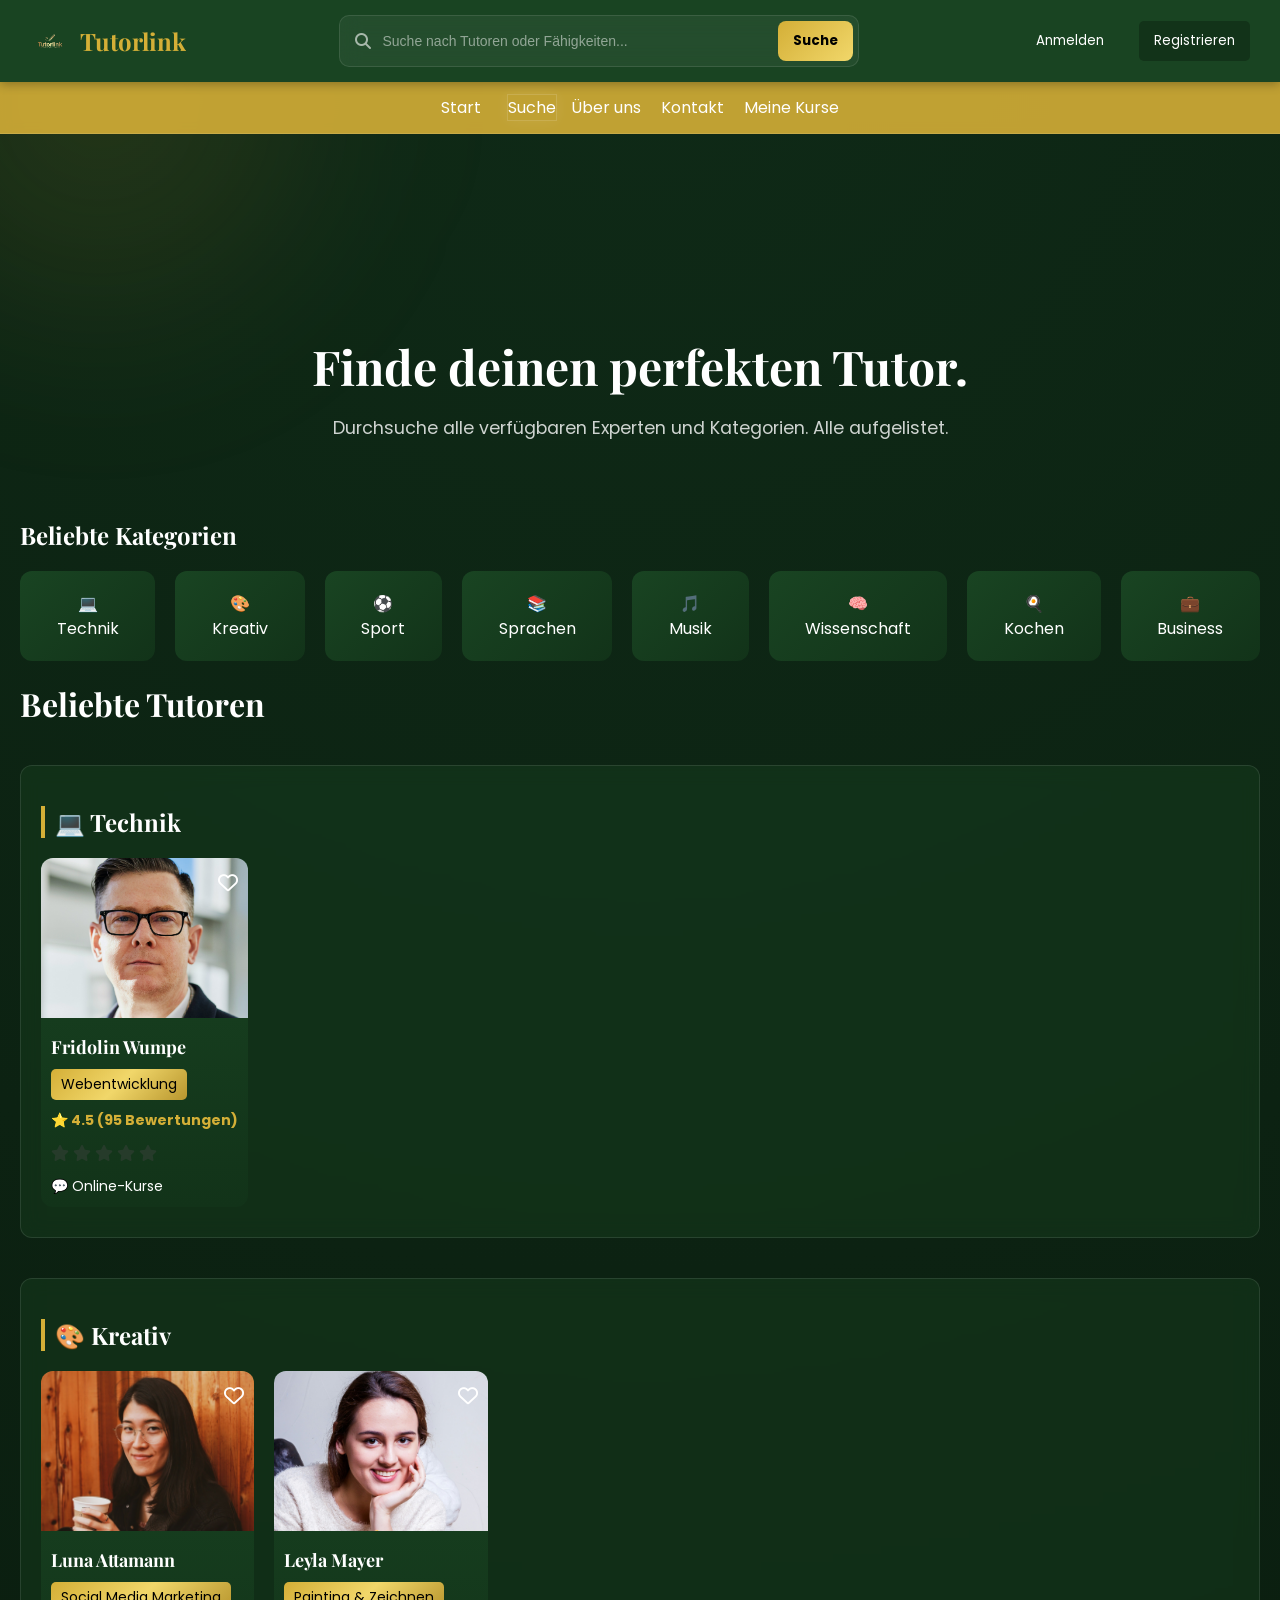
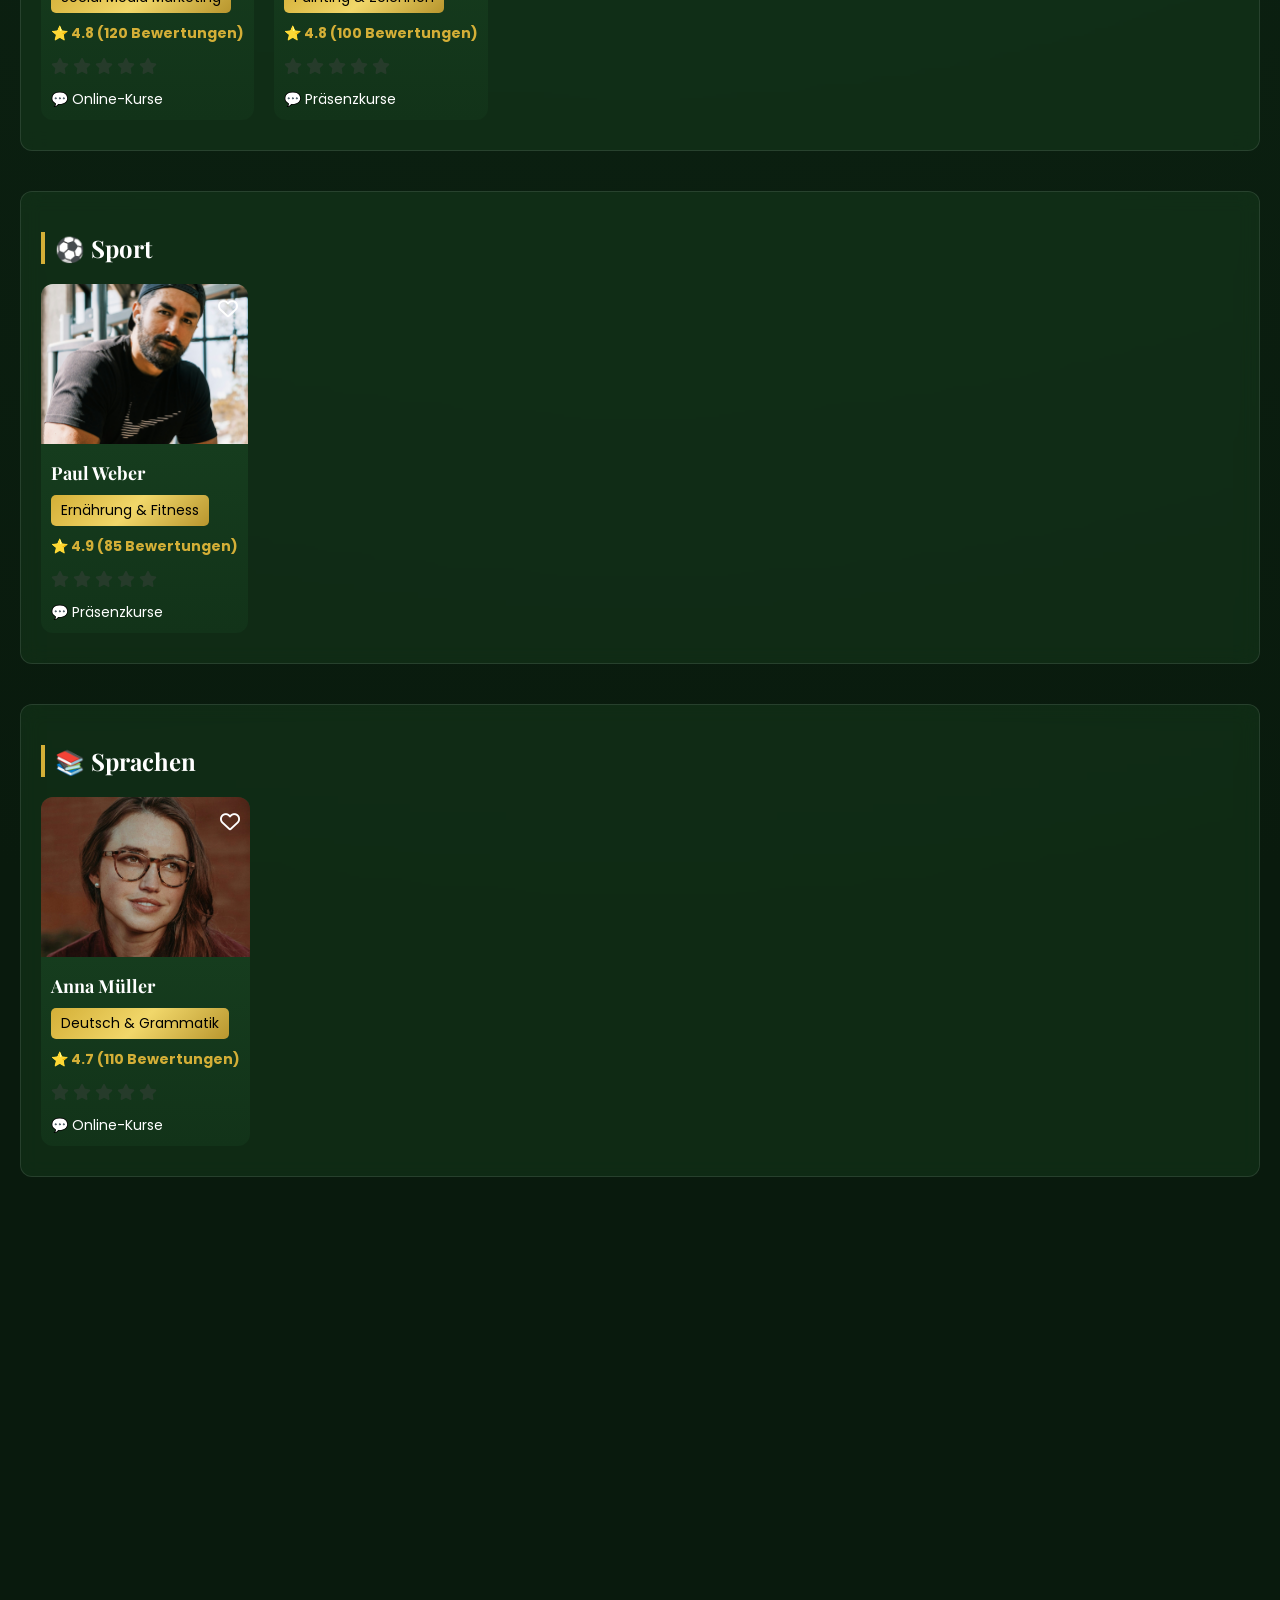
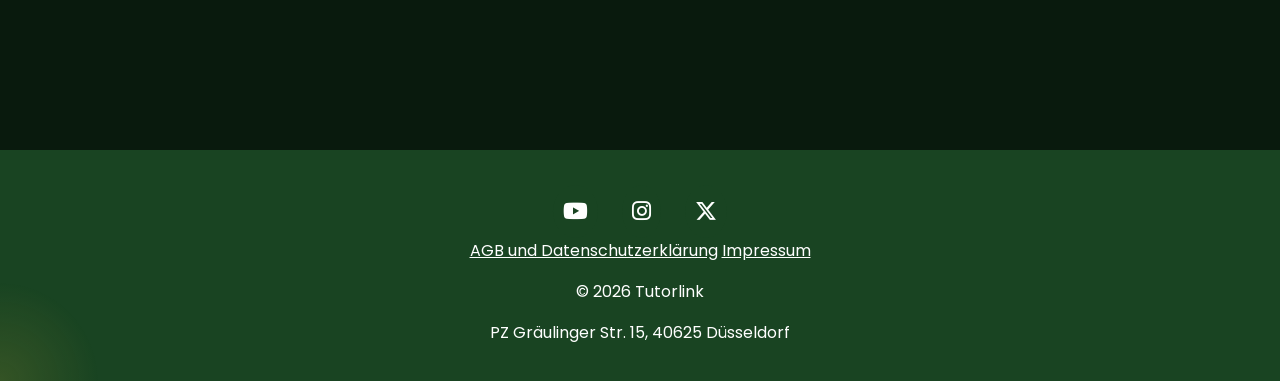
==== suche.html @ 25859886 "Update 7" ====
<!DOCTYPE html>
<html lang="de">
<head>
    <meta charset="UTF-8">
    <meta name="viewport" content="width=device-width, initial-scale=1.0">
    <link href="https://fonts.googleapis.com/css2?family=Playfair+Display&family=Poppins&display=swap" rel="stylesheet">
    <title>Tutorlink - Suche</title>
    <link rel="stylesheet" href="css/style.css">
    <link rel="icon" href="images/favicon.ico" type="image/x-icon">
    <link rel="stylesheet" href="https://cdnjs.cloudflare.com/ajax/libs/font-awesome/6.5.0/css/all.min.css">
</head>
<body>

    <div class="bottom-nav">
        
        <a href="index.html"><i class="fa-solid fa-house"></i></a>
        <a href="suche.html"><i class="fa-solid fa-magnifying-glass"></i></a>
        <a href="meine-kurse.html"><i class="fa-solid fa-book-open"></i></a>
        <a href="#" onclick="openDashboard()"><i class ="fa-solid fa-user"></i></a>
    </div>

<header class="header">
    <div class="mobile-top">
        <button class="burger" onclick="toggleMenu()">
            ☰
        </button>
    </div>
    
    <div class="logo">
        <img src="images/tutorlink_logo_transparent.png" alt="Tutorlink Logo">
        <span>Tutorlink</span>
    </div>
    
    <div class="search-bar">
        <i class ="fa-solid fa-magnifying-glass"></i>
        <input type="text" id="searchInput" placeholder="Suche nach Tutoren oder Fähigkeiten...">
        <button onclick="searchTutors()">Suche</button>
        <div class="search-suggestions" id="suggestions"></div>
    </div>

    <div class="actions" id="authArea">
        <button class="login" onclick="openLogin()">Anmelden</button>
        <button class="register" onclick="openRegister()">Registrieren</button>
    </div>
</header>

<nav id ="mobileNav">
    <button class="close-nav" onclick="toggleMenu()">✕</button>
    
    <a href="index.html">Start</a>
    <a href="suche.html">Suche</a>
    <a href="ueber-uns.html">Über uns</a>
    <a href="kontakt.html">Kontakt</a>
    <a href="meine-kurse.html">Meine Kurse</a>
</nav>

<main>

    <section class="page-hero">
        <h1>Finde deinen perfekten Tutor.</h1>

        <p>
            Durchsuche alle verfügbaren Experten und Kategorien. Alle aufgelistet.
        </p>
    </section>
    
    <section class="categories">
        <h1>Beliebte Kategorien</h1>
        
        <div class="category-list">
            <a href="#technik" class="category">💻 Technik</a>
            <a href="#kreativ" class="category">🎨 Kreativ</a>
            <a href="#sport" class="category">⚽ Sport</a>
            <a href="#sprachen" class="category">📚 Sprachen</a>
            <a href="#musik" class="category">🎵 Musik</a>
            <a href="#wissenschaft" class="category">🧠 Wissenschaft</a>
            <a href="#kochen" class="category">🍳 Kochen</a>
            <a href="#business" class="category">💼 Business</a>
        </div>
    </section>

        <h1>Beliebte Tutoren</h1>

    <section id="technik" class="tutor-section">
        <h2>💻 Technik</h2>
        <div class="card-row">
            <div class="card" onclick="openTutorPopup('fridolin')">
                <img src="images/tutor1.jpg" alt="Tutor 1">
                <h3>Fridolin Wumpe</h3>
                <p class="category-tag">Webentwicklung</p>
                <p class="rating">⭐ 4.5 (95 Bewertungen)</p>
                <div class="stars">
                    <i class="fa-solid fa-star" data-value="1"></i>
                    <i class="fa-solid fa-star" data-value="2"></i>
                    <i class="fa-solid fa-star" data-value="3"></i>
                    <i class="fa-solid fa-star" data-value="4"></i>
                    <i class="fa-solid fa-star" data-value="5"></i>
                </div>
                <p class="kursart">💬 Online-Kurse</p>
                <div class="favorite">
                    <i class="fa-regular fa-heart"></i>
                </div>
            </div>
        </div>
    </section>

    <section id="kreativ" class="tutor-section">
        <h2>🎨 Kreativ</h2>
        <div class="card-row">
            <div class="card" onclick="openTutorPopup('luna')">
                <img src="images/tutor2.jpg" alt="Tutor 2">
                <h3>Luna Attamann</h3>
                <p class="category-tag">Social Media Marketing</p>
                <p class="rating">⭐ 4.8 (120 Bewertungen)</p>
                <div class="stars">
                    <i class="fa-solid fa-star" data-value="1"></i>
                    <i class="fa-solid fa-star" data-value="2"></i>
                    <i class="fa-solid fa-star" data-value="3"></i>
                    <i class="fa-solid fa-star" data-value="4"></i>
                    <i class="fa-solid fa-star" data-value="5"></i>
                </div>
                <p class="kursart">💬 Online-Kurse</p>
                <div class="favorite">
                    <i class="fa-regular fa-heart"></i>
                </div>
            </div>

            <div class="card" onclick="openTutorPopup('leyla')">
                <img src="images/tutor6.jpg" alt="Tutor 6">
                <h3>Leyla Mayer</h3>
                <p class="category-tag">Painting & Zeichnen</p>
                <p class="rating">⭐ 4.8 (100 Bewertungen)</p>
                <div class="stars">
                    <i class="fa-solid fa-star" data-value="1"></i>
                    <i class="fa-solid fa-star" data-value="2"></i>
                    <i class="fa-solid fa-star" data-value="3"></i>
                    <i class="fa-solid fa-star" data-value="4"></i>
                    <i class="fa-solid fa-star" data-value="5"></i>
                </div>
                <p class="kursart">💬 Präsenzkurse</p>
                <div class="favorite">
                    <i class="fa-regular fa-heart"></i>
                </div>
            </div>
        </div>
    </section>

    <section id="sport" class="tutor-section">
        <h2>⚽ Sport</h2>
        <div class="card-row">
            <div class="card" onclick="openTutorPopup('paul')">
                <img src="images/tutor3.jpg" alt="Tutor 3">
                <h3>Paul Weber</h3>
                <p class="category-tag">Ernährung & Fitness</p>
                <p class="rating">⭐ 4.9 (85 Bewertungen)</p>
                <div class="stars">
                    <i class="fa-solid fa-star" data-value="1"></i>
                    <i class="fa-solid fa-star" data-value="2"></i>
                    <i class="fa-solid fa-star" data-value="3"></i>
                    <i class="fa-solid fa-star" data-value="4"></i>
                    <i class="fa-solid fa-star" data-value="5"></i>
                </div>
                <p class="kursart">💬 Präsenzkurse</p>
                <div class="favorite">
                    <i class="fa-regular fa-heart"></i>
                </div>
            </div>
        </div>
    </section>

    <section id="sprachen" class="tutor-section">
        <h2>📚 Sprachen</h2>
        <div class="card-row">
            <div class="card" onclick="openTutorPopup('anna')">
                <img src="images/tutor4.jpg" alt="Tutor 4">
                <h3>Anna Müller</h3>
                <p class="category-tag">Deutsch & Grammatik</p>
                <p class="rating">⭐ 4.7 (110 Bewertungen)</p>
                <div class="stars">
                    <i class="fa-solid fa-star" data-value="1"></i>
                    <i class="fa-solid fa-star" data-value="2"></i>
                    <i class="fa-solid fa-star" data-value="3"></i>
                    <i class="fa-solid fa-star" data-value="4"></i>
                    <i class="fa-solid fa-star" data-value="5"></i>
                </div>
                <p class="kursart">💬 Online-Kurse</p>
                <div class="favorite">
                    <i class="fa-regular fa-heart"></i>
                </div>
            </div>
        </div>
    </section>

    <section id="wissenschaft" class="tutor-section">
        <h2>🧠 Wissenschaft</h2>
        <div class="card-row">
            <div class="card" onclick="openTutorPopup('julian')">
                <img src="images/tutor5.jpg" alt="Tutor 5">
                <h3>Julian Sano</h3>
                <p class="category-tag">Mathematik Nachhilfe</p>
                <p class="rating">⭐ 4.6 (90 Bewertungen)</p>
                <div class="stars">
                    <i class="fa-solid fa-star" data-value="1"></i>
                    <i class="fa-solid fa-star" data-value="2"></i>
                    <i class="fa-solid fa-star" data-value="3"></i>
                    <i class="fa-solid fa-star" data-value="4"></i>
                    <i class="fa-solid fa-star" data-value="5"></i>
                </div>
                <p class="kursart">💬 Online-Kurse</p>
                <div class="favorite">
                    <i class="fa-regular fa-heart"></i>
                </div>
            </div>
        </div>
    </section>
</main>

<footer>
    <div class="socials">
        <a href="#"><i class="fab fa-youtube"></i></a>
        <a href="#"><i class="fab fa-instagram"></i></a>
        <a href="#"><i class="fab fa-x-twitter"></i></a>   
    </div>
    <a href="#">AGB und Datenschutzerklärung</a>
    <a href="#">Impressum</a>
    <p>© 2026 Tutorlink</p>
    <p>PZ Gräulinger Str. 15, 40625 Düsseldorf</p>
</footer>

<div class="popup" id="tutorPopup">
    <div class="popup-content">
        <span class="close" onclick="closeTutorPopup()">&times;</span>
        
        <h2 id="popup-name">Tutor Name</h2>
        <p id="popup-category">Kategorie</p>
        <p id="popup-rating">Bewertung</p>
        <p id="popup-kursart">Kursart</p>
        <p id="popup-description">Beschreibung des Tutors</p>

        <button class="btn">Jetzt buchen</button>
    </div>
</div>

<div class="popup" id="loginPopup">
    <div class="popup-content">
        <span class="close" onclick="closeLogin()">&times;</span>
        <h2>Anmelden</h2>

        <input type="text" id="loginEmail" placeholder="E-Mail">
        <input type="password" id="loginPass" placeholder="Passwort">

        <button class="btn" onclick="loginUser()">Login</button>

        <p>Noch kein Konto?</p>
        <button class="switch-btn" onclick="switchToRegister()">Registrieren</button>
    </div>
</div>

<div class="popup" id="registerPopup">
    <div class="popup-content">
        <span class="close" onclick="closeRegister()">&times;</span>
        <h2>Registrieren</h2>

        <input type="text" id="regName" placeholder="Name">
        <input type="text" id="regEmail" placeholder="E-Mail">
        <input type="password" id="regPass" placeholder="Passwort">

        <button class="btn" onclick="registerUser()">Registrieren</button>
        
        <p>Schon ein Konto?</p>
        <button class="switch-btn" onclick="switchToLogin()">Anmelden</button>
    </div>
</div>

<div class="cursor-glow"></div>

<div class="popup" id="dashboardPopup">
    <div class="popup-content dashboard-pro">

        <span class="close" onclick="closeDashboard()">&times;</span>

        <h2>Mein Dashboard</h2>

        <div class="dash-tabs">
            <button class="tab active" data-tab="profile">Profil</button>
            <button class="tab" data-tab="favorites">Favoriten</button>
            <button class="tab" data-tab="ratings">Bewertungen</button>
            <button class="tab" data-tab="bookings">Buchungen</button>
        </div>

        <div class="dash-content">

            <div class="tab-content active" id="tab-profile">
                <div class="dash-card">
                    <h3>👤 Profil</h3>
                    <p id="dashName"></p>
                    <p id="dashMail"></p>
                    <button class="btn" onclick="logoutUser()">Logout</button>
                </div>
            </div>

            <div class="tab-content" id="tab-favorites"></div>

            <div class="tab-content" id="tab-ratings"></div>

            <div class="tab-content" id="tab-bookings"></div>

        </div>
    </div>
</div>

<script src="js/script.js"></script>

</body>

</html>
---- css/style.css ----
* {
    box-sizing: border-box;
    -webkit-tap-highlight-color: transparent;
}

html {
    scroll-behavior: smooth;
}

.header {
    position: fixed;
    top: 0;
    left: 0;
    right: 0;
    z-index: 1000;
    background-color: #194422;
    box-shadow: 0 2px 10px rgba(0, 0, 0, 0.3);
    display: flex;
    align-items: center;
    justify-content: space-between;
    padding: 15px 30px;
    gap: 20px;
    flex-wrap: wrap;
}

body {
    font-family: 'Poppins', sans-serif;
    margin: 0;
    padding-top: calc(var(--header-height) + 50px);
    color: white;

    background: radial-gradient(circle at top, #0f2a17, #091a0d 70%);
    animation: fadeIn 1s ease-in;
    cursor: default;
}

body::before {
    content: "";
    position: fixed;
    width: 600px;
    height: 600px;
    background: radial-gradient(circle, rgba(212, 175, 55, 0.15), transparent 70%);
    top: -200px;
    left: -200px;
    z-index: -1;
    filter: blur(80px);
}

.cursor-glow {
    position: fixed;
    width: 200px;
    height: 200px;
    background: radial-gradient(circle, rgba(212, 175, 55, 0.15), transparent 70%);

    pointer-events: none;
    border-radius: 50%;

    transform: translate(-50%, -50%);
    z-index: 9999;

    transition: transform 0.05s linear;
}

@keyframes fadeIn {
    from {
        opacity: 0;
    }

    to {
        opacity: 1;
    }
}

.logo {
    display: flex;
    align-items: center;
    gap: 10px;

    font-family: 'Playfair Display', serif;
    font-size: 24px;
    font-weight: bold;
    color: #d4af37;
}

.logo img {
    width: 40px;
}

.search-bar {
    display: flex;
    align-items: center;
    width: 100%;
    flex: 1 1 420px;
    min-width: 250px;
    max-width: 520px;
    position: relative;

    background: rgba(255, 255, 255, 0.05);
    border-radius: 10px;
    padding: 5px;

    backdrop-filter: blur(10px);
    border: 1px solid rgba(255, 255, 255, 0.1);

    transition: 0.3s;
}

.search-bar:focus-within {
    border: 1px solid #d4af37;
    box-shadow: 0 0 15px rgba(212, 175, 55, 0.3);
}

.search-bar i {
    margin: 0 10px;
    color: rgba(255, 255, 255, 0.6);
}

.search-bar input {
    flex: 1;
    background: transparent;
    border: none;
    outline: none;
    color: white;
    font-size: 14px;
}

.search-bar input::placeholder {
    color: rgba(255, 255, 255, 0.5);
}

.search-bar button {
    background: linear-gradient(135deg, #d4af37, #f1d76a);
    color: black;
    border: none;
    padding: 10px 15px;
    border-radius: 8px;
    cursor: pointer;
    font-weight: bold;
    transition: 0.3s;
    font-family: 'Poppins', sans-serif;
}

.search-bar button:hover {
    transform: scale(1.05);
}

.search-suggestions {
    position: absolute;
    top: 110%;
    left: 0;
    right: 0;

    background: rgba(20, 40, 25, 0.96);
    backdrop-filter: blur(16px);

    border-radius: 14px;
    overflow: hidden;

    box-shadow: 0 15px 40px rgba(0, 0, 0, 0.35);

    display: block;
    visibility: hidden;
    opacity: 0;

    transform: translateY(10px);
    transition: opacity 0.22s ease, transform 0.22s ease, visibility 0.22s;

    pointer-events: none;
    z-index: 6000;
}

.search-suggestions.show {
    visibility: visible;
    opacity: 1;
    transform: translateY(0);
    pointer-events: auto;
}

.search-item {
    padding: 14px 16px;
    cursor: pointer;
    border-bottom: 1px solid rgba(255, 255, 255, 0.05);
    transition: 0.2s;
}

.search-item:hover {
    background: rgba(212, 175, 55, 0.12);
    color: #d4af37;
}

.search-item:last-child {
    border-bottom: none;
}

.actions {
    display: flex;
    gap: 10px;
    flex-shrink: 0;
}

.actions button {
    margin-left: 10px;
    padding: 10px 15px;

    border: none;
    border-radius: 5px;
    cursor: pointer;
    font-family: 'Poppins', sans-serif;
}

button:hover,
.btn:hover {
    opacity: 0.8;
}

.login {
    background-color: transparent;
    color: white;
    border: 1px solid white;
}

.register {
    background-color: #123319;
    color: white;
}

nav {
    position: fixed;
    top: var(--header-height);
    left: 0;
    right: 0;
    z-index: 999;
    background-color: rgba(212, 175, 55, 0.9);
    backdrop-filter: blur(6px);
    display: flex;
    justify-content: center;
    align-items: center;
    gap: 20px;
    flex-wrap: wrap;
    padding: 12px 0;
    border-bottom: 1px solid rgba(255, 255, 255, 0.1);
}

nav a {
    color: white;
    text-decoration: none;
    white-space: nowrap;
}

nav a:hover {
    color: #194422;
}

nav .highlight {
    background-color: #194422;
    color: white;
    font-weight: bold;
    padding: 8px 15px;
    border-radius: 5px;
}

nav .highlight:hover {
    background-color: #123319;
}

.close-nav {
    display: none;
}

main {
    padding: 20px;
}

main a {
    text-decoration: none;
}

button {
    background-color: #123319;
    color: white;
    border: none;
    padding: 10px 20px;
    cursor: pointer;
}

.auswahl {
    animation: fadeIn 1s ease 1s;
    animation-fill-mode: backwards;
}

.btn {
    display: inline-block;
    background: linear-gradient(135deg, #123319, #1f5a2c);
    color: white;
    padding: 10px 20px;
    text-decoration: none;
    border-radius: 8px;
    transition: all 0.3s ease;
    animation: pulse 2s infinite;
    font-family: 'Poppins', sans-serif;
    position: relative;
    overflow: hidden;
}

.btn::after {
    content: "";
    position: absolute;
    width: 0;
    height: 100%;
    background: rgba(255, 255, 255, 0.2);
    left: 0;
    top: 0;
    transition: 0.3s;
}

.btn:hover::after {
    width: 100%;
}

@keyframes pulse {
    0% {
        box-shadow: 0 0 0 0 rgba(212, 175, 55, 0.4);
    }

    70% {
        box-shadow: 0 0 0 10px rgba(212, 175, 55, 0);
    }

    100% {
        box-shadow: 0 0 0 0 rgba(212, 175, 55, 0);
    }
}

.btn.secondary {
    background-color: transparent;
    border: 1px solid white;
}

.btn:hover {
    transform: translateY(-3px) scale(1.03);
    box-shadow: 0 5px 15px rgba(0, 0, 0, 0.3);
}

.hero {
    text-align: center;
    padding: 60px 20px;

    background: linear-gradient(rgba(9, 26, 13, 0.85), rgba(9, 26, 13, 0.95)), url('../images/office-background.jpg');

    background-size: cover;
    background-position: center;

    border-radius: 12px;

    box-shadow: 0 0 30px rgba(0, 0, 0, 0.4);
}

.hero-slider {
    overflow: hidden;
    position: relative;
    height: 450px;
}

.slides {
    display: flex;
    transition: transform 0.8s ease-in-out;
}

.slide {
    width: 100%;
    height: 450px;
    flex-shrink: 0;

    text-align: center;
    display: flex;
    flex-direction: column;
    justify-content: center;
    align-items: center;
    padding: 80px 40px;
    background-size: cover;
    background-position: center;
    background-repeat: no-repeat;
    border-radius: 12px;
    overflow: hidden;
    box-shadow: 0 0 30px rgba(0, 0, 0, 0.4);
}

.slide:nth-child(1) {
    background: linear-gradient(rgba(9, 26, 13, 0.85), rgba(9, 26, 13, 0.95)), url('../images/hero1.jpg');
}

.slide:nth-child(1) h1 {
    color: #d4af37;
}

.slide:nth-child(2) {
    background: linear-gradient(rgba(9, 26, 13, 0.85), rgba(9, 26, 13, 0.95)), url('../images/hero2.jpg');
    text-align: left;
    align-items: flex-start;
    padding-left: 80px;
}

.slide:nth-child(3) {
    background: linear-gradient(rgba(9, 26, 13, 0.85), rgba(9, 26, 13, 0.95)), url('../images/hero3.jpg');
}

.slide:nth-child(3) h1 {
    font-size: 60px;
    letter-spacing: 2px;
}

.slider-dots {
    position: absolute;
    bottom: 15px;
    left: 50%;
    transform: translateX(-50%);
}

.dot {
    height: 10px;
    width: 10px;
    margin: 0 5px;
    background-color: rgba(255, 255, 255, 0.5);
    border-radius: 50%;
    display: inline-block;
    cursor: pointer;
    transition: background-color 0.3s;
}

.dot.active {
    background-color: #d4af37;
    transform: scale(1.2);
}

.arrow {
    position: absolute;
    top: 50%;
    transform: translateY(-50%);

    background-color: rgba(0, 0, 0, 0.5);
    color: white;
    border: none;
    padding: 10px 15px;
    cursor: pointer;
    font-size: 30px;
    border-radius: 50%;
    transition: 0.3s;
}

.arrow:hover {
    background-color: #d4af37;
    color: black;
}

.arrow.left {
    left: 20px;
}

.arrow.right {
    right: 20px;
}

.hero-content {
    position: absolute;
    bottom: 50px;
    left: 50%;
    transform: translateX(-50%);

    animation: fadeInUp 1s ease;
}

@keyframes fadeInUp {
    from {
        opacity: 0;
        transform: translate(-50%, -30px);
    }

    to {
        opacity: 1;
        transform: translate(-50%, 0);
    }
}

.hero-slider h1 {
    font-size: 50px;
    margin-bottom: 10px;

    background: linear-gradient(90deg, #d4af37, #f1d76a);
    background-clip: text;

    -webkit-text-fill-color: transparent;
    animation: slideDown 0.8s ease;
}

.hero-slider p {
    font-size: 24px;
    background: white;
    background-clip: text;
    -webkit-text-fill-color: transparent;
    animation: slideDown 0.8s ease 0.3s;
    animation-fill-mode: backwards;
}

@keyframes slideDown {
    from {
        transform: translateY(-30px);
        opacity: 0;
    }

    to {
        transform: translateY(0);
        opacity: 1;
    }
}

.hero p {
    font-size: 22px;
    margin-bottom: 30px;
    animation: fadeIn 1s ease 0.5s;
    animation-fill-mode: backwards;
}

.trust-strip {
    display: grid;
    grid-template-columns: repeat(4, 1fr);
    gap: 18px;
    margin: 30px 0 10px;
}

.trust-item {
    background: rgba(255, 255, 255, 0.05);
    border-radius: 16px;
    padding: 18px;
    text-align: center;
    backdrop-filter: blur(12px);
}

.trust-item strong {
    display: block;
    font-size: 22px;
    color: #d4af37;
}

.trust-item span {
    font-size: 14px;
    opacity: 0.8;
}

.steps-section {
    margin: 70px 0;
    text-align: center;
}

.steps-grid {
    display: grid;
    grid-template-columns: repeat(3, 1fr);
    gap: 20px;
    margin-top: 25px;
}

.step-box {
    background: rgba(25, 68, 34, 0.4);
    padding: 25px;
    border-radius: 18px;
}

.step-box span {
    width: 42px;
    height: 42px;
    display: inline-flex;
    justify-content: center;
    align-items: center;
    border-radius: 50%;
    background: #d4af37;
    color: black;
    font-weight: bold;
}

.review-grid {
    display: grid;
    grid-template-columns: repeat(3, 1fr);
    gap: 18px;
}

.review-card {
    background: rgba(255, 255, 255, 0.04);
    padding: 22px;
    border-radius: 18px;
}

.category-list {
    display: flex;
    gap: 20px;
    justify-content: center;
    margin-top: 20px;
}

.category-list a {
    color: white;
    text-decoration: none;
}

.category {
    background: linear-gradient(135deg, #194422, #123319);
    padding: 20px 25px;
    border-radius: 12px;

    text-align: center;
    cursor: pointer;

    transition: all 0.3s ease;
}

.category:hover {
    background: linear-gradient(135deg, #d4af37, #f1d76a);
    color: black;

    transform: translateY(-6px) scale(1.05);
    box-shadow: 0 0 10px rgba(212, 175, 55, 0.5);
}

.tutor-section {
    margin-top: 40px;
    padding: 20px;
    background: rgba(25, 68, 34, 0.4);
    backdrop-filter: blur(10px);
    border: 1px solid rgba(255, 255, 255, 0.1);
    border-radius: 12px;
    opacity: 0;
    transform: translateY(50px);
    transition: 0.6s;
    scroll-margin-top: calc(var(--header-height) + 80px);
}

.tutor-section h2 {
    margin-bottom: 10px;
    border-left: 4px solid #d4af37;
    padding-left: 10px;
}

.card {
    background: linear-gradient(180deg, #194422, #123319);
    border-radius: 12px;
    overflow: hidden;
    position: relative;

    transition: transform 0.3s, box-shadow 0.3s;
}

.card::before {
    content: "";
    position: absolute;
    inset: 0;
    border-radius: 12px;
    background: linear-gradient(120deg, transparent, rgba(212, 175, 55, 0.2), transparent);
    opacity: 0;
    transition: 0.3s;
    pointer-events: none;
}

.card img {
    width: 100%;
    height: 160px;
    object-fit: cover;
}

.card h3 {
    margin: 10px;
    font-size: 18px;
}

.card p {
    margin: 0 10px 10px 10px;
    font-size: 14px;
}

.card:hover {
    transform: translateY(-10px) scale(1.02);
    box-shadow: 0 20px 40px rgba(0, 0, 0, 0.5), 0 0 20px rgba(212, 175, 55, 0.3);
}

.card:hover::before {
    opacity: 1;
}

.card-row {
    display: flex;
    gap: 20px;
    overflow-x: auto;
    padding: 10px 0;
}

.card-row::-webkit-scrollbar {
    display: none;
}

.rating {
    color: #d4af37;
    font-weight: bold;
}

.stars {
    margin: 10px;
}

.stars i {
    color: #444;
    cursor: pointer;
    transition: 0.2s;
}

.stars i.active {
    color: #d4af37;
}

.stars i:hover {
    transform: scale(1.2);
}

.favorite {
    position: absolute;
    top: 10px;
    right: 10px;
    font-size: 20px;
    cursor: pointer;
}

.favorite i {
    color: white;
    transition: 0.3s;
}

.favorite i.active {
    color: red;
}

.favorite i:hover {
    transform: scale(1.2);
}

.category-tag {
    background: linear-gradient(135deg, #d4af37, #f1d76a, #b8962e);
    color: black;
    display: inline-block;
    padding: 5px 10px;
    border-radius: 5px;
    margin: 10px;
    font-size: 12px;
}

.final-cta {
    text-align: center;
    margin: 80px 0;
    padding: 50px 20px;
    border-radius: 22px;
    background: linear-gradient(135deg, #194422, #123319);
}

footer {
    text-align: center;
    padding: 20px;
    background-color: #194422;
    margin-top: 40px;
}

footer a {
    color: white;
}

.socials {
    margin-top: 15px;
}

.socials a {
    background-color: #194422;
    padding: 10px;
    border-radius: 50%;
    display: inline-block;
    color: white;
    margin: 0 10px;
    font-size: 22px;
    transition: all 0.3s;
}

.socials a:hover {
    color: #d4af37;
    transform: translateY(-3px) scale(1.2);
}

.fa-youtube:hover {
    color: #ff0000;
}

.fa-instagram:hover {
    color: #e1306c;
}

.fa-x-twitter:hover {
    color: #1da1f2;
}

.popup {
    display: none;
    position: fixed;
    top: 0;
    left: 0;
    width: 100%;
    height: 100%;

    background-color: rgba(0, 0, 0, 0.7);
    backdrop-filter: blur(5px);

    justify-content: center;
    align-items: center;
    z-index: 2000;
}

.popup-content {
    background: rgba(20, 50, 30, 0.6);
    backdrop-filter: blur(20px);
    border: 1px solid rgba(212, 175, 55, 0.2);
    padding: 30px;
    border-radius: 16px;
    width: 380px;

    box-shadow: 0 20px 50px rgba(0, 0, 0, 0.5);

    text-align: center;
    color: white;

    font-family: 'Poppins', sans-serif;

    animation: popupFade 0.4s ease;
    position: relative;
}

.bottom-nav {
    display: none;
}

.popup-content h2 {
    font-family: 'Playfair Display', serif;
    font-size: 28px;
    margin-bottom: 20px;

    background: linear-gradient(90deg, #d4af37, #f1d76a);
    background-clip: text;
    -webkit-text-fill-color: transparent;
}

.popup-content p {
    font-size: 14px;
    opacity: 0.8;
}

.popup-content input {
    width: 100%;
    padding: 12px 15px;
    margin: 10px 0;

    border-radius: 8px;
    border: 1px solid rgba(255, 255, 255, 0.2);

    background-color: rgba(255, 255, 255, 0.05);
    color: white;

    font-size: 14px;
    outline: none;

    transition: 0.3s;
}

.popup-content input::placeholder {
    color: rgba(255, 255, 255, 0.5);
}

.popup-content input:focus {
    border: 1px solid #d4af37;
    background-color: rgba(255, 255, 255, 0.1);
    box-shadow: 0 0 10px rgba(212, 175, 55, 0.3);
}

.popup-content .btn {
    width: 100%;
    margin-top: 15px;
    padding: 12px;

    font-size: 15px;
    font-weight: bold;

    border-radius: 8px;
}

.popup-content.large {
    width: 450px;
    text-align: left;
}

.popup-content.large h2 {
    text-align: center;
}

.switch-btn {
    background-color: transparent;
    border: none;
    color: #d4af37;

    margin-top: 10px;
    cursor: pointer;
    font-size: 14px;

    transition: 0.3s;
}

.switch-btn:hover {
    color: #f1d76a;
    text-decoration: underline;
}

@keyframes popupFade {
    from {
        opacity: 0;
        transform: scale(0.7) translateY(20px);
    }

    to {
        opacity: 1;
        transform: scale(1) translateY(0);
    }
}

.close {
    position: absolute;
    top: 15px;
    right: 20px;

    font-size: 22px;
    color: rgba(255, 255, 255, 0.6);
    cursor: pointer;

    transition: 0.3s;
}

.close:hover {
    color: #d4af37;
}

.card,
.category,
.tutor-section {
    opacity: 0;
    transform: translateY(30px);
    transition: all 0.6s ease;
}

.show {
    opacity: 1;
    transform: translateY(0);
}

h1,
h2,
h3 {
    font-family: 'Playfair Display', serif;
}

.mobile-top {
    display: none;
}

.burger {
    background: transparent;
    border: none;
    color: white;
    font-size: 28px;
    cursor: pointer;
}

.dash-box {
    background: rgba(255, 255, 255, 0.05);
    padding: 15px;
    border-radius: 12px;
    margin-bottom: 15px;
}

.dash-box h3 {
    margin-top: 0;
    color: #d4af37;
}

.dashboard-pro {
    width: 95%;
    max-width: 900px;
    max-height: 90vh;
    overflow: hidden;
    border-radius: 20px;
    display: flex;
    flex-direction: column;
}

.dash-tabs {
    display: flex;
    gap: 10px;
    margin-bottom: 15px;
    overflow-x: auto;
}

.tab {
    padding: 8px 14px;
    border-radius: 10px;
    background: rgba(255,255,255,0.1);
    border: none;
    cursor: pointer;
    white-space: nowrap;
}

.tab.active {
    background: white;
    color: black;
}

.dash-content {
    flex: 1;
    overflow-y: auto;
}

.tab-content {
    display: none;
}

.tab-content.active {
    display: block;
}

.dash-card {
    background: rgba(255,255,255,0.05);
    padding: 20px;
    border-radius: 15px;
}

.fav-card {
    display: flex;
    gap: 15px;
    margin-bottom: 15px;
    padding: 10px;
    border-radius: 12px;
    background: rgba(255,255,255,0.05);
    cursor: pointer;
    transition: 0.2s;
}

.fav-card:hover {
    transform: scale(1.02);
}

.fav-card img {
    width: 70px;
    height: 70px;
    object-fit: cover;
    border-radius: 10px;
}

.dash-line {
    display: flex;
    justify-content: space-between;
    padding: 8px 0;
    border-bottom: 1px solid rgba(255,255,255,0.1);
}

.empty {
    opacity: 0.6;
    text-align: center;
    margin-top: 20px;
}

.popup-content.large {
    width: 500px;
    max-width: 95%;
}

@media (max-width: 768px) {

    .mobile-top {
        display: flex;
        justify-content: flex-start;
    }

    .cursor-glow {
        display: none;
    }

    .header {
        flex-direction: column;
        align-items: stretch;
        padding: 6px 10px;
        gap: 5px;
        padding-bottom: 10px;
    }

    .logo {
        font-size: 16px;
        justify-content: center;
    }

    .logo img {
        width: 24px;
    }

    .search-bar {
        width: auto;
        max-width: none;
        min-width: unset;

        position: fixed;
        bottom: 90px;
        left: 10px;
        right: 10px;
        z-index: 4500;
        display: flex;
        align-items: center;

        background: rgba(255, 255, 255, 0.08);
        backdrop-filter: blur(18px);

        border-radius: 14px;
        box-shadow: 0 10px 30px rgba(0, 0, 0, 0.35);
        padding: 8px;
        gap: 6px;
    }

    .search-bar button {
        padding: 8px 10px;
        white-space: nowrap;
        flex-shrink: 0;
        font-size: 13px;
    }

    .search-bar input {
        flex: 1;
        min-width: 0;
        width: 100%;
        font-size: 16px;
    }

    .search-suggestions {
        top: auto;
        bottom: 110%;
        max-height: 260px;
        overflow-y: auto;
        border-radius: 16px;
        box-shadow: 0 -15px 40px rgba(0, 0, 0, 0.35);
        opacity: 0;
        transform: translateY(10px);
        transition: 0.22s;
    }

    .search-suggestions.show {
        opacity: 1;
        transform: translateY(0);
    }

    .actions {
        width: 100%;
        justify-content: center;
        flex-wrap: wrap;
    }

    .actions button {
        padding: 8px 12px;
        font-size: 13px;
    }

    nav {
        position: fixed;
        top: 0;
        left: -260px;
        width: 240px;
        height: 100vh;
        background: #123319;
        padding-top: 80px;
        display: flex;
        flex-direction: column;
        gap: 15px;
        transition: 0.35s ease;
        z-index: 3000;
    }

    .close-nav {
        position: absolute;
        top: 15px;
        right: 15px;
        background: transparent;
        border: none;
        color: white;
        font-size: 28px;
        cursor: pointer;
        padding: 5px 10px;
        transition: 0.2s ease;
        display: flex;
        z-index: 9999;
    }

    .close-nav:hover {
        color: #d4af37;
        transform: scale(1.1);
    }

    nav.open {
        left: 0;
    }

    nav a {
        padding: 12px 20px;
        font-size: 18px;
    }

    .bottom-nav {
        position: fixed;
        bottom: 12px;
        left: 12px;
        right: 12px;

        background: rgba(255, 255, 255, 0.08);
        backdrop-filter: blur(22px);

        display: flex;
        justify-content: space-around;
        padding: 14px;

        border-radius: 22px;

        box-shadow: none;
        border: 1px solid rgba(255, 255, 255, 0.08);
        z-index: 5000;
    }

    .bottom-nav a {
        color: white;
        font-size: 20px;
        width: 42px;
        height: 42px;
        display: flex;
        justify-content: center;
        align-items: center;
        border-radius: 12px;
        text-decoration: none;
        transition: 0.25s;
        position: relative;
    }

    .bottom-nav a:hover {
        background: rgba(212, 175, 55, 0.18);
        color: #d4af37;
        transform: translateY(-4px);
    }

    .bottom-nav a.active {
        color: #d4af37;
    }

    .bottom-nav a.active::after {
        content: "";
        position: absolute;
        bottom: -6px;
        left: 50%;
        transform: translateX(-50%);
        width: 6px;
        height: 6px;
        border-radius: 50%;
        background: #d4af37;
    }

    body.menu-open::after {
        content: "";
        position: fixed;
        inset: 0;
        background: rgba(0, 0, 0, 0.45);
        z-index: 2500;
        pointer-events: none;
    }

    .hero-slider {
        height: 320px;
    }

    .slide {
        height: 320px;
        padding: 30px 20px;
    }

    .hero-slider h1 {
        font-size: 24px;
        line-height: 1.2;
    }

    .hero-slider p {
        font-size: 15px;
        opacity: 0.95;
    }

    .auswahl {
        display: flex;
        gap: 10px;
        justify-content: center;
        flex-wrap: nowrap;
    }

    .auswahl .btn {
        flex: 1;
        text-align: center;
        padding: 10px 8px;
        font-size: 14px;
    }

    .category-list {
        flex-wrap: wrap;
        gap: 10px;
    }

    .tutor-section {
        scroll-margin-top: 120px;
    }

    .card-row {
        scroll-snap-type: x mandatory;
        padding-bottom: 10px;
        overflow-x: auto;
        -webkit-overflow-scrolling: touch;
    }

    .card {
        border-radius: 22px;
        overflow: hidden;
        min-width: 88%;
        scroll-snap-align: center;
    }

    .card img {
        height: 190px;
    }

    footer {
        padding-bottom: 90px;
    }

    .trust-strip,
    .steps-grid,
    .review-grid {
        grid-template-columns: 1fr;
    }

    .final-cta {
        padding: 35px 18px;
    }

    .popup-content.large {
        width: 95%;
    }
}

@media (hover: none) {

    .card:hover,
    .btn:hover,
    .category:hover {
        transform: none;
        box-shadow: none;
    }
}

@media (hover: none) and (pointer: coarse) {
    .cursor-glow {
        display: none !important;
    }

    a:hover,
    button:hover,
    .btn:hover,
    .category:hover,
    .bottom-nav a:hover,
    .socials a:hover,
    .favorite i:hover,
    .arrow:hover {
        transform: none !important;
        color: inherit !important;
        background: inherit !important;
        box-shadow: none !important;
    }

    a:active,
    button:active,
    .btn:active {
        transform: scale(0.96);
        transition: 0.15s;
    }

    a:focus,
    button:focus {
        outline: none;
    }

    .hero-slider,
    .slide,
    .arrow,
    .slider-dots,
    .dot {
        -webkit-tap-highlight-color: transparent;
        user-select: none;
        outline: none;
    }

    .hero-slider:focus,
    .slide:focus,
    .arrow:focus,
    .dot:focus {
        outline: none;
    }

    .arrow:active,
    .dot:active {
        background-color: rgba(255, 255, 255, 0.15);
    }

    .bottom-nav a:active,
    .btn:active,
    .category:active,
    .arrow:active {
        transform: scale(0.92);
    }
}

@media (max-width: 600px) {
    .dashboard-pro {
        width: 100%;
        border-radius: 0;
        height: 100vh;
    }
}

@media (max-width: 480px) {

    .hero-slider h1 {
        font-size: 22px;
    }

    .hero-slider p {
        font-size: 14px;
    }

    .btn {
        padding: 8px 15px;
        font-size: 14px;
    }
}

.page-hero {
    padding-top: calc(var(--header-height) + 60px);
    padding-bottom: 40px;
    text-align: center;
}

.page-hero h1 {
    font-size: 3rem;
    margin-bottom: 15px;
}

.page-hero p {
    opacity: 0.8;
    font-size: 1.1rem;
}

#mobileNav a {
    position: relative;
    overflow: hidden;
}

#mobileNav a.active-page {
    color: #fff;

    background: linear-gradient(135 deg, rgba(255, 255, 255, 0.15), rgba(255, 255, 255, 0.05));
    border: 1px solid rgba(255, 255, 255, 0.15);
    box-shadow: 0 0 15px rgba(255, 255, 255, 0.08);
    transform: translateX(6px);
}

#mobileNav a.active-page::before {
    content: "";
    position: absolute;
    top: 0;
    left: -120%;
    width: 80%;
    height: 100%;
    background: linear-gradient(90deg, transparent, rgba(255, 255, 255, 0.25), transparent);
    animation: shine 3s infinite;
}

@keyframes shine {
    0% {
        left: -120%;
    }

    100% {
        left: 140%;
    }
}
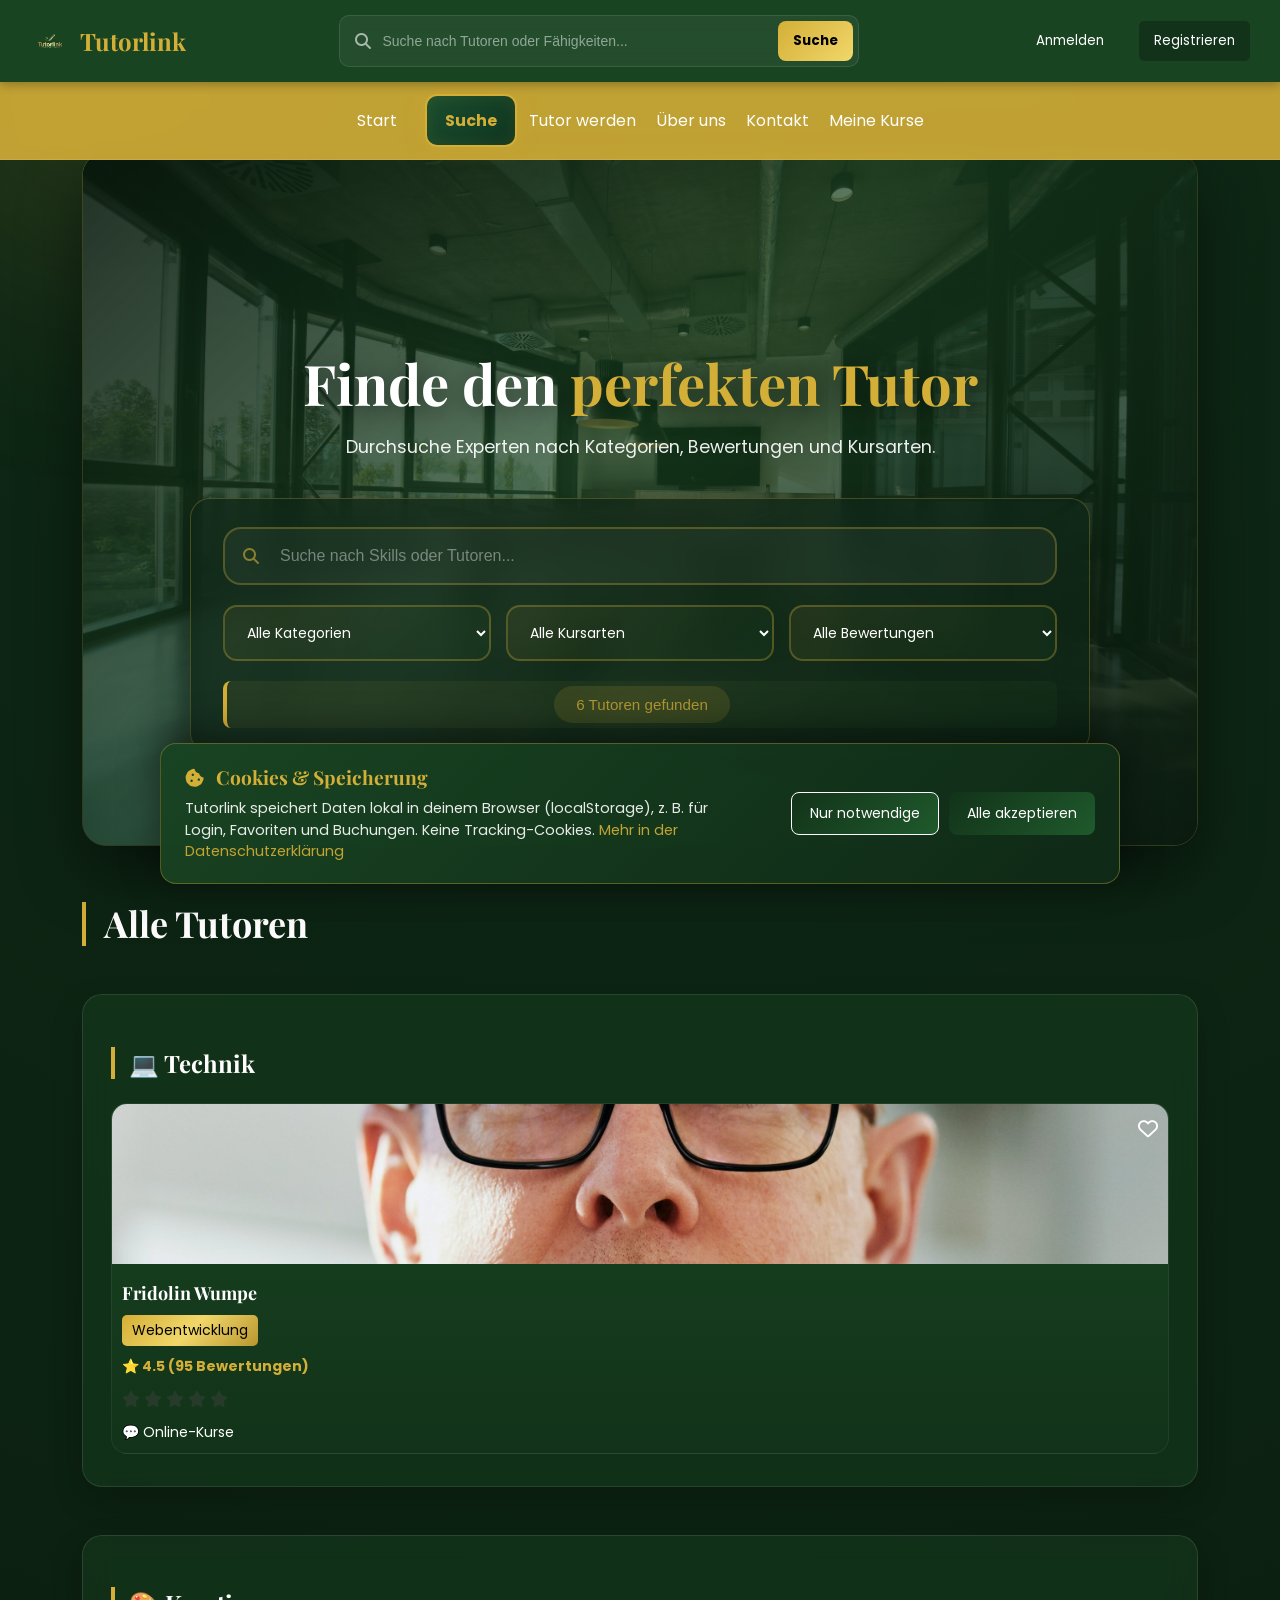
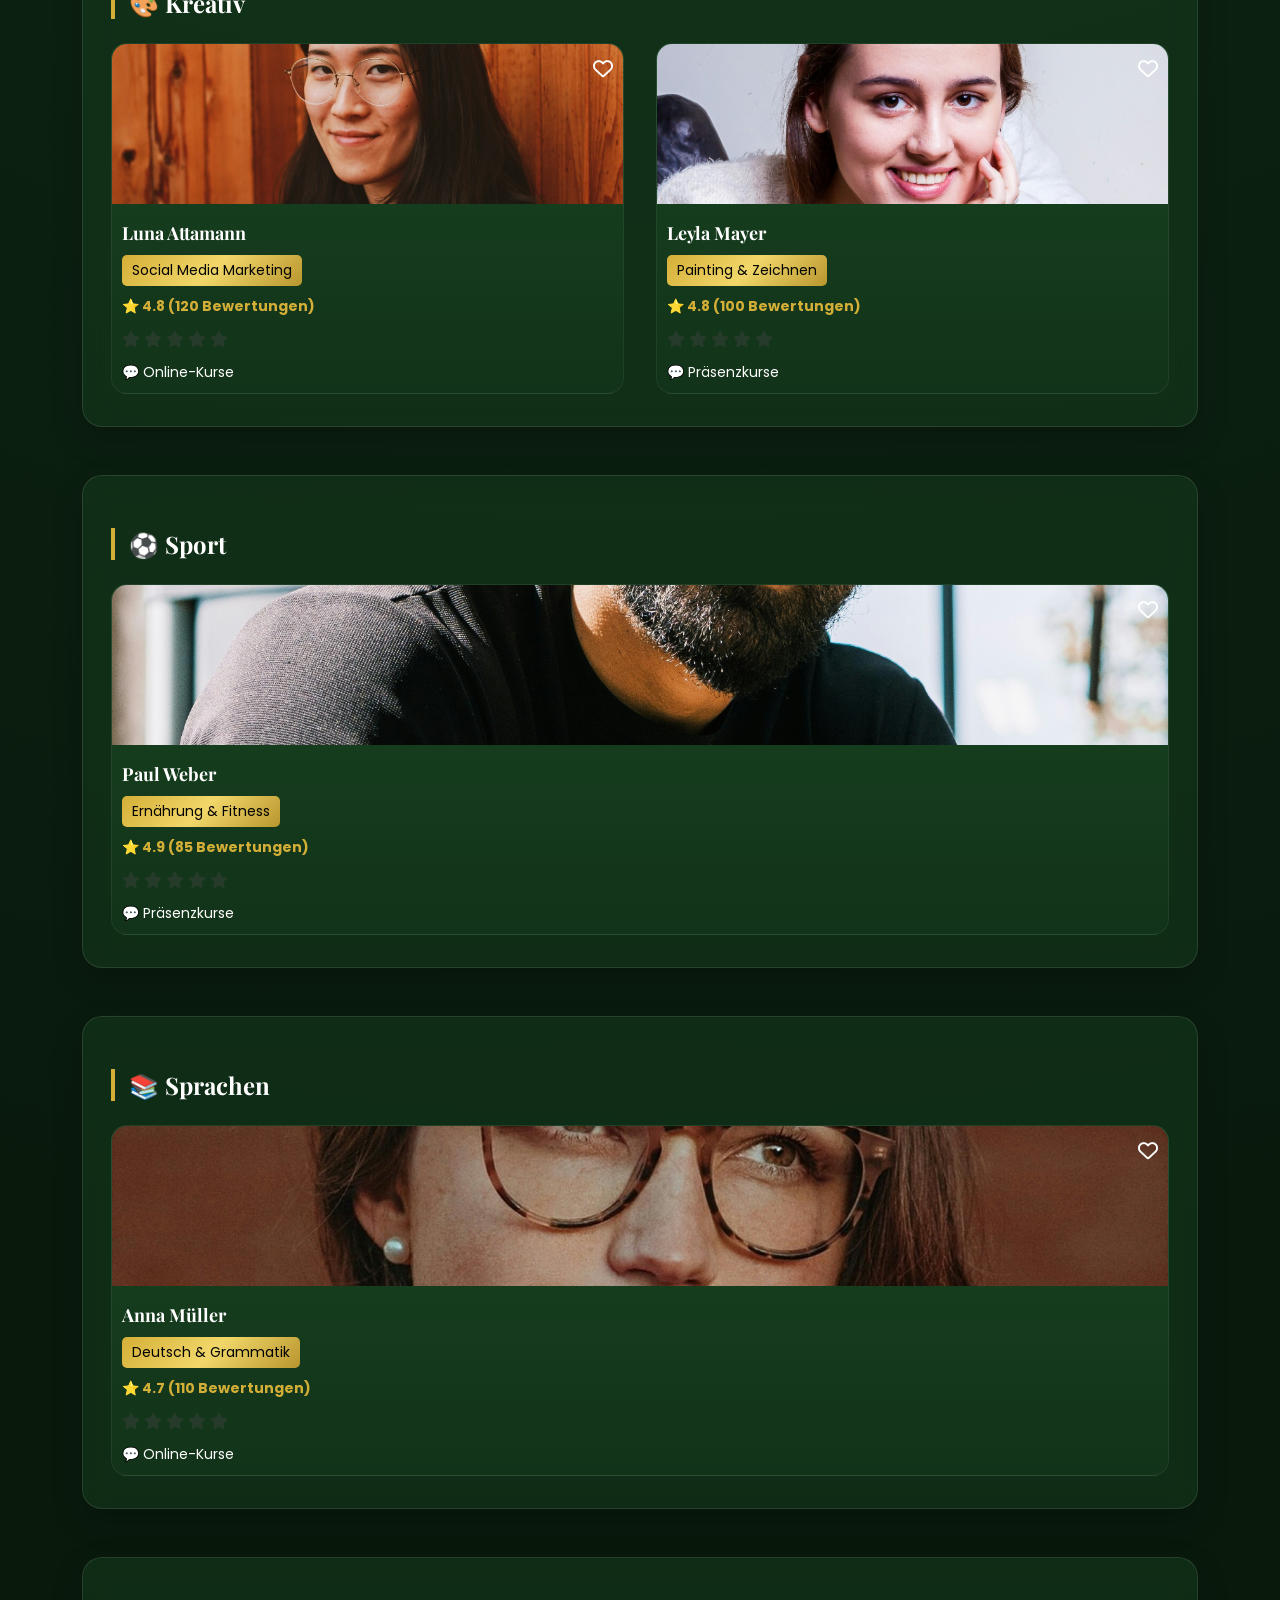
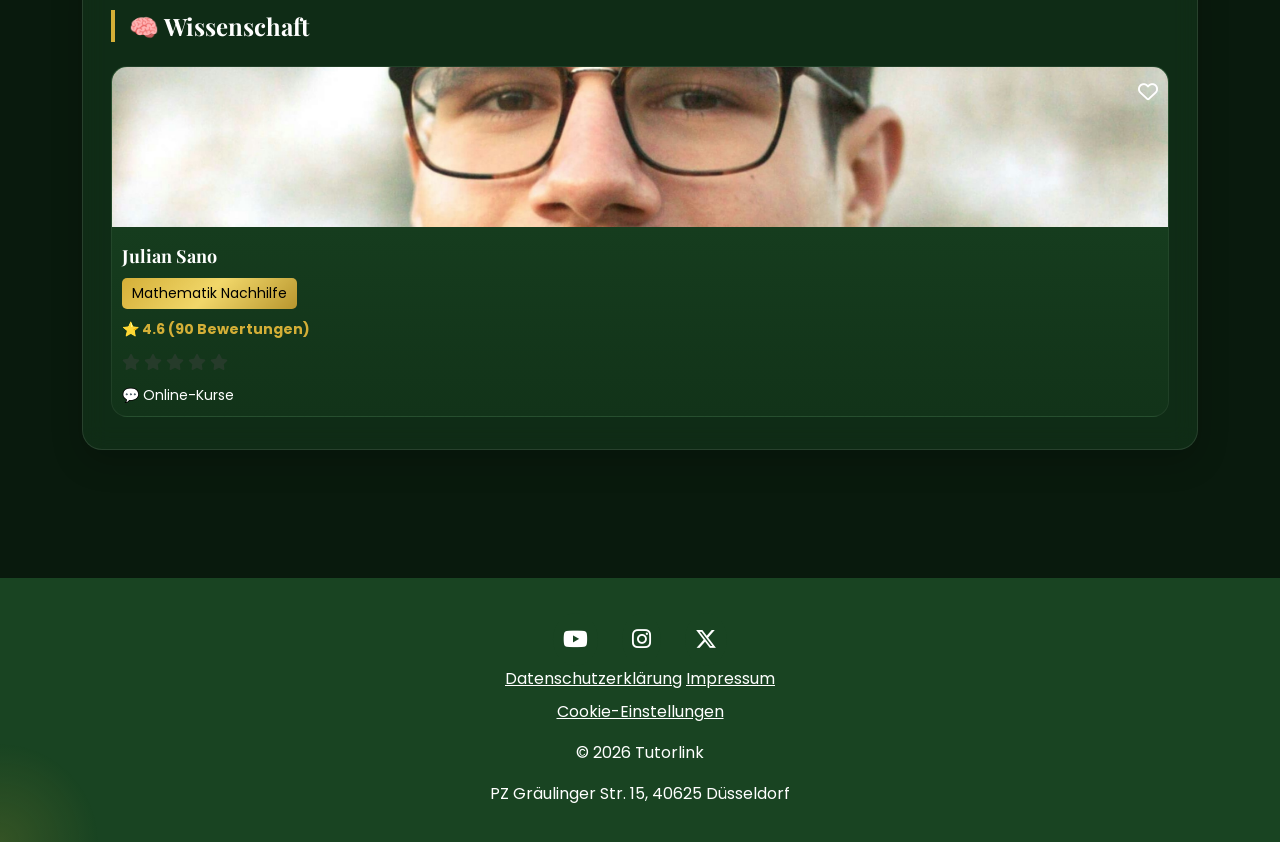
==== commit bba00c2a: "Update 8" ====
--- a/suche.html
+++ b/suche.html
@@ -1,5 +1,6 @@
 <!DOCTYPE html>
 <html lang="de">
+
 <head>
     <meta charset="UTF-8">
     <meta name="viewport" content="width=device-width, initial-scale=1.0">
@@ -9,307 +10,302 @@
     <link rel="icon" href="images/favicon.ico" type="image/x-icon">
     <link rel="stylesheet" href="https://cdnjs.cloudflare.com/ajax/libs/font-awesome/6.5.0/css/all.min.css">
 </head>
+
 <body>
 
     <div class="bottom-nav">
-        
+
         <a href="index.html"><i class="fa-solid fa-house"></i></a>
         <a href="suche.html"><i class="fa-solid fa-magnifying-glass"></i></a>
         <a href="meine-kurse.html"><i class="fa-solid fa-book-open"></i></a>
-        <a href="#" onclick="openDashboard()"><i class ="fa-solid fa-user"></i></a>
+        <a href="tutor-werden.html"><i class="fa-solid fa-user-plus"></i></a>
     </div>
 
-<header class="header">
-    <div class="mobile-top">
-        <button class="burger" onclick="toggleMenu()">
-            ☰
-        </button>
+    <header class="header">
+        <div class="mobile-top">
+            <button class="burger" onclick="toggleMenu()">
+                ☰
+            </button>
+        </div>
+
+        <div class="logo">
+            <img src="images/tutorlink_logo_transparent.png" alt="Tutorlink Logo">
+            <span>Tutorlink</span>
+        </div>
+
+        <div class="search-bar">
+            <i class="fa-solid fa-magnifying-glass"></i>
+            <input type="text" id="searchInput" placeholder="Suche nach Tutoren oder Fähigkeiten...">
+            <button onclick="searchTutors()">Suche</button>
+            <div class="search-suggestions" id="suggestions"></div>
+        </div>
+
+        <div class="actions" id="authArea">
+            <button class="login" onclick="openLogin()">Anmelden</button>
+            <button class="register" onclick="openRegister()">Registrieren</button>
+        </div>
+    </header>
+
+    <nav id="mobileNav">
+        <button class="close-nav" onclick="toggleMenu()">✕</button>
+
+        <a href="index.html">Start</a>
+        <a href="suche.html">Suche</a>
+        <a href="tutor-werden.html">Tutor werden</a>
+        <a href="ueber-uns.html">Über uns</a>
+        <a href="kontakt.html">Kontakt</a>
+        <a href="meine-kurse.html">Meine Kurse</a>
+    </nav>
+
+    <main class="page-layout suche-page">
+
+        <section class="page-hero page-hero--suche">
+            <div class="page-hero-bg" aria-hidden="true"></div>
+
+            <div class="page-hero-content">
+                <h1>Finde den <span class="highlight">perfekten Tutor</span></h1>
+                <p class="hero-lead">Durchsuche Experten nach Kategorien, Bewertungen und Kursarten.</p>
+
+                <div class="search-glass-panel search-page-box">
+                    <div class="search-input-wrap">
+                        <i class="fa-solid fa-magnifying-glass"></i>
+                        <input type="text" id="searchPageInput" placeholder="Suche nach Skills oder Tutoren...">
+                    </div>
+
+                    <div class="filter-row">
+                        <select id="categoryFilter">
+                            <option value="">Alle Kategorien</option>
+                            <option value="technik">Technik</option>
+                            <option value="kreativ">Kreativ</option>
+                            <option value="sport">Sport</option>
+                            <option value="sprachen">Sprachen</option>
+                            <option value="musik">Musik</option>
+                            <option value="wissenschaft">Wissenschaft</option>
+                            <option value="kochen">Kochen</option>
+                            <option value="business">Business</option>
+                        </select>
+
+                        <select id="kursFilter">
+                            <option value="">Alle Kursarten</option>
+                            <option value="Online">Online-Kurse</option>
+                            <option value="Präsenz">Präsenzkurse</option>
+                        </select>
+
+                        <select id="ratingFilter">
+                            <option value="">Alle Bewertungen</option>
+                            <option value="4">4+ Sterne</option>
+                            <option value="4.5">4.5+ Sterne</option>
+                        </select>
+                    </div>
+
+                    <div class="result-info">
+                        <p id="resultCount">6 Tutoren gefunden</p>
+                    </div>
+                </div>
+            </div>
+        </section>
+
+        <h2 class="section-heading">Alle Tutoren</h2>
+
+        <section id="technik" class="tutor-section">
+            <h2>💻 Technik</h2>
+            <div class="card-row">
+                <div class="card" onclick="openTutorPage('fridolin')">
+                    <img src="images/fridolin.jpg" alt="Tutor 1">
+                    <h3>Fridolin Wumpe</h3>
+                    <p class="category-tag">Webentwicklung</p>
+                    <p class="rating">⭐ 4.5 (95 Bewertungen)</p>
+                    <div class="stars">
+                        <i class="fa-solid fa-star" data-value="1"></i>
+                        <i class="fa-solid fa-star" data-value="2"></i>
+                        <i class="fa-solid fa-star" data-value="3"></i>
+                        <i class="fa-solid fa-star" data-value="4"></i>
+                        <i class="fa-solid fa-star" data-value="5"></i>
+                    </div>
+                    <p class="kursart">💬 Online-Kurse</p>
+                    <div class="favorite">
+                        <i class="fa-regular fa-heart"></i>
+                    </div>
+                </div>
+            </div>
+        </section>
+
+        <section id="kreativ" class="tutor-section">
+            <h2>🎨 Kreativ</h2>
+            <div class="card-row">
+                <div class="card" onclick="openTutorPage('luna')">
+                    <img src="images/luna.jpg" alt="Tutor 2">
+                    <h3>Luna Attamann</h3>
+                    <p class="category-tag">Social Media Marketing</p>
+                    <p class="rating">⭐ 4.8 (120 Bewertungen)</p>
+                    <div class="stars">
+                        <i class="fa-solid fa-star" data-value="1"></i>
+                        <i class="fa-solid fa-star" data-value="2"></i>
+                        <i class="fa-solid fa-star" data-value="3"></i>
+                        <i class="fa-solid fa-star" data-value="4"></i>
+                        <i class="fa-solid fa-star" data-value="5"></i>
+                    </div>
+                    <p class="kursart">💬 Online-Kurse</p>
+                    <div class="favorite">
+                        <i class="fa-regular fa-heart"></i>
+                    </div>
+                </div>
+
+                <div class="card" onclick="openTutorPage('leyla')">
+                    <img src="images/leyla.jpg" alt="Tutor 6">
+                    <h3>Leyla Mayer</h3>
+                    <p class="category-tag">Painting & Zeichnen</p>
+                    <p class="rating">⭐ 4.8 (100 Bewertungen)</p>
+                    <div class="stars">
+                        <i class="fa-solid fa-star" data-value="1"></i>
+                        <i class="fa-solid fa-star" data-value="2"></i>
+                        <i class="fa-solid fa-star" data-value="3"></i>
+                        <i class="fa-solid fa-star" data-value="4"></i>
+                        <i class="fa-solid fa-star" data-value="5"></i>
+                    </div>
+                    <p class="kursart">💬 Präsenzkurse</p>
+                    <div class="favorite">
+                        <i class="fa-regular fa-heart"></i>
+                    </div>
+                </div>
+            </div>
+        </section>
+
+        <section id="sport" class="tutor-section">
+            <h2>⚽ Sport</h2>
+            <div class="card-row">
+                <div class="card" onclick="openTutorPage('paul')">
+                    <img src="images/paul.jpg" alt="Tutor 3">
+                    <h3>Paul Weber</h3>
+                    <p class="category-tag">Ernährung & Fitness</p>
+                    <p class="rating">⭐ 4.9 (85 Bewertungen)</p>
+                    <div class="stars">
+                        <i class="fa-solid fa-star" data-value="1"></i>
+                        <i class="fa-solid fa-star" data-value="2"></i>
+                        <i class="fa-solid fa-star" data-value="3"></i>
+                        <i class="fa-solid fa-star" data-value="4"></i>
+                        <i class="fa-solid fa-star" data-value="5"></i>
+                    </div>
+                    <p class="kursart">💬 Präsenzkurse</p>
+                    <div class="favorite">
+                        <i class="fa-regular fa-heart"></i>
+                    </div>
+                </div>
+            </div>
+        </section>
+
+        <section id="sprachen" class="tutor-section">
+            <h2>📚 Sprachen</h2>
+            <div class="card-row">
+                <div class="card" onclick="openTutorPage('anna')">
+                    <img src="images/anna.jpg" alt="Tutor 4">
+                    <h3>Anna Müller</h3>
+                    <p class="category-tag">Deutsch & Grammatik</p>
+                    <p class="rating">⭐ 4.7 (110 Bewertungen)</p>
+                    <div class="stars">
+                        <i class="fa-solid fa-star" data-value="1"></i>
+                        <i class="fa-solid fa-star" data-value="2"></i>
+                        <i class="fa-solid fa-star" data-value="3"></i>
+                        <i class="fa-solid fa-star" data-value="4"></i>
+                        <i class="fa-solid fa-star" data-value="5"></i>
+                    </div>
+                    <p class="kursart">💬 Online-Kurse</p>
+                    <div class="favorite">
+                        <i class="fa-regular fa-heart"></i>
+                    </div>
+                </div>
+            </div>
+        </section>
+
+        <section id="wissenschaft" class="tutor-section">
+            <h2>🧠 Wissenschaft</h2>
+            <div class="card-row">
+                <div class="card" onclick="openTutorPage('julian')">
+                    <img src="images/julian.jpg" alt="Tutor 5">
+                    <h3>Julian Sano</h3>
+                    <p class="category-tag">Mathematik Nachhilfe</p>
+                    <p class="rating">⭐ 4.6 (90 Bewertungen)</p>
+                    <div class="stars">
+                        <i class="fa-solid fa-star" data-value="1"></i>
+                        <i class="fa-solid fa-star" data-value="2"></i>
+                        <i class="fa-solid fa-star" data-value="3"></i>
+                        <i class="fa-solid fa-star" data-value="4"></i>
+                        <i class="fa-solid fa-star" data-value="5"></i>
+                    </div>
+                    <p class="kursart">💬 Online-Kurse</p>
+                    <div class="favorite">
+                        <i class="fa-regular fa-heart"></i>
+                    </div>
+                </div>
+            </div>
+        </section>
+    </main>
+
+    <footer>
+        <div class="socials">
+            <a href="#"><i class="fab fa-youtube"></i></a>
+            <a href="#"><i class="fab fa-instagram"></i></a>
+            <a href="#"><i class="fab fa-x-twitter"></i></a>
+        </div>
+        <a href="datenschutz.html">Datenschutzerklärung</a>
+        <a href="impressum.html">Impressum</a>
+        <p>© 2026 Tutorlink</p>
+        <p>PZ Gräulinger Str. 15, 40625 Düsseldorf</p>
+    </footer>
+
+    <div class="popup" id="tutorPopup">
+        <div class="popup-content">
+            <span class="close" onclick="closeTutorPopup()">&times;</span>
+
+            <h2 id="popup-name">Tutor Name</h2>
+            <p id="popup-category">Kategorie</p>
+            <p id="popup-rating">Bewertung</p>
+            <p id="popup-kursart">Kursart</p>
+            <p id="popup-description">Beschreibung des Tutors</p>
+
+            <button class="btn">Jetzt buchen</button>
+        </div>
     </div>
-    
-    <div class="logo">
-        <img src="images/tutorlink_logo_transparent.png" alt="Tutorlink Logo">
-        <span>Tutorlink</span>
+
+    <div class="popup" id="loginPopup">
+        <div class="popup-content">
+            <span class="close" onclick="closeLogin()">&times;</span>
+            <h2>Anmelden</h2>
+
+            <input type="text" id="loginEmail" placeholder="E-Mail">
+            <input type="password" id="loginPass" placeholder="Passwort">
+
+            <button class="btn" onclick="loginUser()">Login</button>
+
+            <p>Noch kein Konto?</p>
+            <button class="switch-btn" onclick="switchToRegister()">Registrieren</button>
+        </div>
     </div>
-    
-    <div class="search-bar">
-        <i class ="fa-solid fa-magnifying-glass"></i>
-        <input type="text" id="searchInput" placeholder="Suche nach Tutoren oder Fähigkeiten...">
-        <button onclick="searchTutors()">Suche</button>
-        <div class="search-suggestions" id="suggestions"></div>
+
+    <div class="popup" id="registerPopup">
+        <div class="popup-content">
+            <span class="close" onclick="closeRegister()">&times;</span>
+            <h2>Registrieren</h2>
+
+            <input type="text" id="regName" placeholder="Name">
+            <input type="text" id="regEmail" placeholder="E-Mail">
+            <input type="password" id="regPass" placeholder="Passwort">
+
+            <button class="btn" onclick="registerUser()">Registrieren</button>
+
+            <p>Schon ein Konto?</p>
+            <button class="switch-btn" onclick="switchToLogin()">Anmelden</button>
+        </div>
     </div>
 
-    <div class="actions" id="authArea">
-        <button class="login" onclick="openLogin()">Anmelden</button>
-        <button class="register" onclick="openRegister()">Registrieren</button>
-    </div>
-</header>
-
-<nav id ="mobileNav">
-    <button class="close-nav" onclick="toggleMenu()">✕</button>
-    
-    <a href="index.html">Start</a>
-    <a href="suche.html">Suche</a>
-    <a href="ueber-uns.html">Über uns</a>
-    <a href="kontakt.html">Kontakt</a>
-    <a href="meine-kurse.html">Meine Kurse</a>
-</nav>
-
-<main>
-
-    <section class="page-hero">
-        <h1>Finde deinen perfekten Tutor.</h1>
-
-        <p>
-            Durchsuche alle verfügbaren Experten und Kategorien. Alle aufgelistet.
-        </p>
-    </section>
-    
-    <section class="categories">
-        <h1>Beliebte Kategorien</h1>
-        
-        <div class="category-list">
-            <a href="#technik" class="category">💻 Technik</a>
-            <a href="#kreativ" class="category">🎨 Kreativ</a>
-            <a href="#sport" class="category">⚽ Sport</a>
-            <a href="#sprachen" class="category">📚 Sprachen</a>
-            <a href="#musik" class="category">🎵 Musik</a>
-            <a href="#wissenschaft" class="category">🧠 Wissenschaft</a>
-            <a href="#kochen" class="category">🍳 Kochen</a>
-            <a href="#business" class="category">💼 Business</a>
-        </div>
-    </section>
-
-        <h1>Beliebte Tutoren</h1>
-
-    <section id="technik" class="tutor-section">
-        <h2>💻 Technik</h2>
-        <div class="card-row">
-            <div class="card" onclick="openTutorPopup('fridolin')">
-                <img src="images/tutor1.jpg" alt="Tutor 1">
-                <h3>Fridolin Wumpe</h3>
-                <p class="category-tag">Webentwicklung</p>
-                <p class="rating">⭐ 4.5 (95 Bewertungen)</p>
-                <div class="stars">
-                    <i class="fa-solid fa-star" data-value="1"></i>
-                    <i class="fa-solid fa-star" data-value="2"></i>
-                    <i class="fa-solid fa-star" data-value="3"></i>
-                    <i class="fa-solid fa-star" data-value="4"></i>
-                    <i class="fa-solid fa-star" data-value="5"></i>
-                </div>
-                <p class="kursart">💬 Online-Kurse</p>
-                <div class="favorite">
-                    <i class="fa-regular fa-heart"></i>
-                </div>
-            </div>
-        </div>
-    </section>
-
-    <section id="kreativ" class="tutor-section">
-        <h2>🎨 Kreativ</h2>
-        <div class="card-row">
-            <div class="card" onclick="openTutorPopup('luna')">
-                <img src="images/tutor2.jpg" alt="Tutor 2">
-                <h3>Luna Attamann</h3>
-                <p class="category-tag">Social Media Marketing</p>
-                <p class="rating">⭐ 4.8 (120 Bewertungen)</p>
-                <div class="stars">
-                    <i class="fa-solid fa-star" data-value="1"></i>
-                    <i class="fa-solid fa-star" data-value="2"></i>
-                    <i class="fa-solid fa-star" data-value="3"></i>
-                    <i class="fa-solid fa-star" data-value="4"></i>
-                    <i class="fa-solid fa-star" data-value="5"></i>
-                </div>
-                <p class="kursart">💬 Online-Kurse</p>
-                <div class="favorite">
-                    <i class="fa-regular fa-heart"></i>
-                </div>
-            </div>
-
-            <div class="card" onclick="openTutorPopup('leyla')">
-                <img src="images/tutor6.jpg" alt="Tutor 6">
-                <h3>Leyla Mayer</h3>
-                <p class="category-tag">Painting & Zeichnen</p>
-                <p class="rating">⭐ 4.8 (100 Bewertungen)</p>
-                <div class="stars">
-                    <i class="fa-solid fa-star" data-value="1"></i>
-                    <i class="fa-solid fa-star" data-value="2"></i>
-                    <i class="fa-solid fa-star" data-value="3"></i>
-                    <i class="fa-solid fa-star" data-value="4"></i>
-                    <i class="fa-solid fa-star" data-value="5"></i>
-                </div>
-                <p class="kursart">💬 Präsenzkurse</p>
-                <div class="favorite">
-                    <i class="fa-regular fa-heart"></i>
-                </div>
-            </div>
-        </div>
-    </section>
-
-    <section id="sport" class="tutor-section">
-        <h2>⚽ Sport</h2>
-        <div class="card-row">
-            <div class="card" onclick="openTutorPopup('paul')">
-                <img src="images/tutor3.jpg" alt="Tutor 3">
-                <h3>Paul Weber</h3>
-                <p class="category-tag">Ernährung & Fitness</p>
-                <p class="rating">⭐ 4.9 (85 Bewertungen)</p>
-                <div class="stars">
-                    <i class="fa-solid fa-star" data-value="1"></i>
-                    <i class="fa-solid fa-star" data-value="2"></i>
-                    <i class="fa-solid fa-star" data-value="3"></i>
-                    <i class="fa-solid fa-star" data-value="4"></i>
-                    <i class="fa-solid fa-star" data-value="5"></i>
-                </div>
-                <p class="kursart">💬 Präsenzkurse</p>
-                <div class="favorite">
-                    <i class="fa-regular fa-heart"></i>
-                </div>
-            </div>
-        </div>
-    </section>
-
-    <section id="sprachen" class="tutor-section">
-        <h2>📚 Sprachen</h2>
-        <div class="card-row">
-            <div class="card" onclick="openTutorPopup('anna')">
-                <img src="images/tutor4.jpg" alt="Tutor 4">
-                <h3>Anna Müller</h3>
-                <p class="category-tag">Deutsch & Grammatik</p>
-                <p class="rating">⭐ 4.7 (110 Bewertungen)</p>
-                <div class="stars">
-                    <i class="fa-solid fa-star" data-value="1"></i>
-                    <i class="fa-solid fa-star" data-value="2"></i>
-                    <i class="fa-solid fa-star" data-value="3"></i>
-                    <i class="fa-solid fa-star" data-value="4"></i>
-                    <i class="fa-solid fa-star" data-value="5"></i>
-                </div>
-                <p class="kursart">💬 Online-Kurse</p>
-                <div class="favorite">
-                    <i class="fa-regular fa-heart"></i>
-                </div>
-            </div>
-        </div>
-    </section>
-
-    <section id="wissenschaft" class="tutor-section">
-        <h2>🧠 Wissenschaft</h2>
-        <div class="card-row">
-            <div class="card" onclick="openTutorPopup('julian')">
-                <img src="images/tutor5.jpg" alt="Tutor 5">
-                <h3>Julian Sano</h3>
-                <p class="category-tag">Mathematik Nachhilfe</p>
-                <p class="rating">⭐ 4.6 (90 Bewertungen)</p>
-                <div class="stars">
-                    <i class="fa-solid fa-star" data-value="1"></i>
-                    <i class="fa-solid fa-star" data-value="2"></i>
-                    <i class="fa-solid fa-star" data-value="3"></i>
-                    <i class="fa-solid fa-star" data-value="4"></i>
-                    <i class="fa-solid fa-star" data-value="5"></i>
-                </div>
-                <p class="kursart">💬 Online-Kurse</p>
-                <div class="favorite">
-                    <i class="fa-regular fa-heart"></i>
-                </div>
-            </div>
-        </div>
-    </section>
-</main>
-
-<footer>
-    <div class="socials">
-        <a href="#"><i class="fab fa-youtube"></i></a>
-        <a href="#"><i class="fab fa-instagram"></i></a>
-        <a href="#"><i class="fab fa-x-twitter"></i></a>   
-    </div>
-    <a href="#">AGB und Datenschutzerklärung</a>
-    <a href="#">Impressum</a>
-    <p>© 2026 Tutorlink</p>
-    <p>PZ Gräulinger Str. 15, 40625 Düsseldorf</p>
-</footer>
-
-<div class="popup" id="tutorPopup">
-    <div class="popup-content">
-        <span class="close" onclick="closeTutorPopup()">&times;</span>
-        
-        <h2 id="popup-name">Tutor Name</h2>
-        <p id="popup-category">Kategorie</p>
-        <p id="popup-rating">Bewertung</p>
-        <p id="popup-kursart">Kursart</p>
-        <p id="popup-description">Beschreibung des Tutors</p>
-
-        <button class="btn">Jetzt buchen</button>
-    </div>
-</div>
-
-<div class="popup" id="loginPopup">
-    <div class="popup-content">
-        <span class="close" onclick="closeLogin()">&times;</span>
-        <h2>Anmelden</h2>
-
-        <input type="text" id="loginEmail" placeholder="E-Mail">
-        <input type="password" id="loginPass" placeholder="Passwort">
-
-        <button class="btn" onclick="loginUser()">Login</button>
-
-        <p>Noch kein Konto?</p>
-        <button class="switch-btn" onclick="switchToRegister()">Registrieren</button>
-    </div>
-</div>
-
-<div class="popup" id="registerPopup">
-    <div class="popup-content">
-        <span class="close" onclick="closeRegister()">&times;</span>
-        <h2>Registrieren</h2>
-
-        <input type="text" id="regName" placeholder="Name">
-        <input type="text" id="regEmail" placeholder="E-Mail">
-        <input type="password" id="regPass" placeholder="Passwort">
-
-        <button class="btn" onclick="registerUser()">Registrieren</button>
-        
-        <p>Schon ein Konto?</p>
-        <button class="switch-btn" onclick="switchToLogin()">Anmelden</button>
-    </div>
-</div>
-
-<div class="cursor-glow"></div>
-
-<div class="popup" id="dashboardPopup">
-    <div class="popup-content dashboard-pro">
-
-        <span class="close" onclick="closeDashboard()">&times;</span>
-
-        <h2>Mein Dashboard</h2>
-
-        <div class="dash-tabs">
-            <button class="tab active" data-tab="profile">Profil</button>
-            <button class="tab" data-tab="favorites">Favoriten</button>
-            <button class="tab" data-tab="ratings">Bewertungen</button>
-            <button class="tab" data-tab="bookings">Buchungen</button>
-        </div>
-
-        <div class="dash-content">
-
-            <div class="tab-content active" id="tab-profile">
-                <div class="dash-card">
-                    <h3>👤 Profil</h3>
-                    <p id="dashName"></p>
-                    <p id="dashMail"></p>
-                    <button class="btn" onclick="logoutUser()">Logout</button>
-                </div>
-            </div>
-
-            <div class="tab-content" id="tab-favorites"></div>
-
-            <div class="tab-content" id="tab-ratings"></div>
-
-            <div class="tab-content" id="tab-bookings"></div>
-
-        </div>
-    </div>
-</div>
-
-<script src="js/script.js"></script>
+    <div class="cursor-glow"></div>
+
+    <script src="js/data.js"></script>
+    <script src="js/creator-code.js"></script>
+    <script src="js/auth.js"></script>
+    <script src="js/cookies.js"></script>
+    <script src="js/dashboard.js"></script>
+    <script src="js/app.js"></script>
 
 </body>
 
--- a/css/style.css
+++ b/css/style.css
@@ -268,7 +268,13 @@
 }
 
 main {
-    padding: 20px;
+    padding: 24px 20px 64px;
+}
+
+main.page-layout {
+    max-width: 1180px;
+    margin: 0 auto;
+    padding: 20px 32px 88px;
 }
 
 main a {
@@ -284,8 +290,33 @@
 }
 
 .auswahl {
+    display: flex;
+    gap: 15px;
+    justify-content: center;
+    align-items: center;
+    flex-wrap: wrap;
     animation: fadeIn 1s ease 1s;
     animation-fill-mode: backwards;
+}
+
+.auswahl .btn,
+.auswahl button.btn {
+    display: inline-flex;
+    align-items: center;
+    justify-content: center;
+    gap: 8px;
+    min-height: 44px;
+    padding: 12px 24px;
+    border: none;
+    font-size: 15px;
+    line-height: 1.2;
+    vertical-align: middle;
+    box-sizing: border-box;
+}
+
+.auswahl button.btn.secondary {
+    background: transparent;
+    border: 1px solid white;
 }
 
 .btn {
@@ -523,16 +554,23 @@
 .trust-strip {
     display: grid;
     grid-template-columns: repeat(4, 1fr);
-    gap: 18px;
-    margin: 30px 0 10px;
+    gap: 24px;
+    margin: 48px 0 24px;
 }
 
 .trust-item {
     background: rgba(255, 255, 255, 0.05);
-    border-radius: 16px;
-    padding: 18px;
+    border-radius: 18px;
+    padding: 24px 20px;
     text-align: center;
     backdrop-filter: blur(12px);
+    border: 1px solid rgba(255, 255, 255, 0.08);
+    transition: transform 0.3s ease, box-shadow 0.3s ease;
+}
+
+.trust-item:hover {
+    transform: translateY(-4px);
+    box-shadow: 0 12px 28px rgba(0, 0, 0, 0.25);
 }
 
 .trust-item strong {
@@ -547,21 +585,28 @@
 }
 
 .steps-section {
-    margin: 70px 0;
+    margin: 80px 0;
     text-align: center;
 }
 
 .steps-grid {
     display: grid;
     grid-template-columns: repeat(3, 1fr);
-    gap: 20px;
-    margin-top: 25px;
+    gap: 28px;
+    margin-top: 32px;
 }
 
 .step-box {
-    background: rgba(25, 68, 34, 0.4);
-    padding: 25px;
-    border-radius: 18px;
+    background: rgba(25, 68, 34, 0.45);
+    padding: 32px 28px;
+    border-radius: 20px;
+    border: 1px solid rgba(255, 255, 255, 0.08);
+    transition: transform 0.3s ease, box-shadow 0.3s ease;
+}
+
+.step-box:hover {
+    transform: translateY(-6px);
+    box-shadow: 0 16px 36px rgba(0, 0, 0, 0.3);
 }
 
 .step-box span {
@@ -620,30 +665,33 @@
 }
 
 .tutor-section {
-    margin-top: 40px;
-    padding: 20px;
-    background: rgba(25, 68, 34, 0.4);
-    backdrop-filter: blur(10px);
+    margin-top: 48px;
+    padding: 32px 28px;
+    background: rgba(25, 68, 34, 0.45);
+    backdrop-filter: blur(12px);
     border: 1px solid rgba(255, 255, 255, 0.1);
-    border-radius: 12px;
+    border-radius: 20px;
     opacity: 0;
     transform: translateY(50px);
     transition: 0.6s;
     scroll-margin-top: calc(var(--header-height) + 80px);
+    box-shadow: 0 12px 32px rgba(0, 0, 0, 0.2);
 }
 
 .tutor-section h2 {
-    margin-bottom: 10px;
+    margin-bottom: 20px;
     border-left: 4px solid #d4af37;
-    padding-left: 10px;
+    padding-left: 14px;
+    font-family: 'Playfair Display', serif;
+    font-size: 1.5rem;
 }
 
 .card {
     background: linear-gradient(180deg, #194422, #123319);
-    border-radius: 12px;
+    border-radius: 16px;
     overflow: hidden;
     position: relative;
-
+    border: 1px solid rgba(255, 255, 255, 0.06);
     transition: transform 0.3s, box-shadow 0.3s;
 }
 
@@ -684,10 +732,10 @@
 }
 
 .card-row {
-    display: flex;
-    gap: 20px;
-    overflow-x: auto;
-    padding: 10px 0;
+    display: grid;
+    grid-template-columns: repeat(auto-fit, minmax(280px, 1fr));
+    gap: 32px;
+    margin-top: 24px;
 }
 
 .card-row::-webkit-scrollbar {
@@ -750,10 +798,12 @@
 
 .final-cta {
     text-align: center;
-    margin: 80px 0;
-    padding: 50px 20px;
-    border-radius: 22px;
+    margin: 96px 0 48px;
+    padding: 64px 40px;
+    border-radius: 24px;
     background: linear-gradient(135deg, #194422, #123319);
+    border: 1px solid rgba(212, 175, 55, 0.2);
+    box-shadow: 0 20px 50px rgba(0, 0, 0, 0.35);
 }
 
 footer {
@@ -812,7 +862,7 @@
 
     justify-content: center;
     align-items: center;
-    z-index: 2000;
+    z-index: 3500;
 }
 
 .popup-content {
@@ -834,6 +884,83 @@
     position: relative;
 }
 
+/* CUSTOM POPUP SYSTEM */
+.custom-popup {
+    display: none;
+    position: fixed;
+    top: 0;
+    left: 0;
+    width: 100%;
+    height: 100%;
+    background: rgba(0, 0, 0, 0.6);
+    backdrop-filter: blur(6px);
+    justify-content: center;
+    align-items: center;
+    z-index: 6000;
+    animation: fadeIn 0.3s ease;
+}
+
+.popup-container {
+    background: linear-gradient(135deg, rgba(25, 68, 34, 0.95), rgba(15, 42, 23, 0.95));
+    border: 1px solid rgba(212, 175, 55, 0.3);
+    padding: 30px 40px;
+    border-radius: 20px;
+    max-width: 500px;
+    width: 90%;
+    text-align: center;
+    box-shadow: 0 20px 60px rgba(0, 0, 0, 0.5), 0 0 40px rgba(212, 175, 55, 0.2);
+    position: relative;
+    animation: slideUp 0.4s cubic-bezier(0.34, 1.56, 0.64, 1);
+}
+
+@keyframes slideUp {
+    from {
+        transform: translateY(50px);
+        opacity: 0;
+    }
+    to {
+        transform: translateY(0);
+        opacity: 1;
+    }
+}
+
+.popup-message {
+    color: white;
+    font-size: 16px;
+    line-height: 1.6;
+    margin: 10px 0;
+}
+
+.custom-popup.success .popup-message {
+    color: #7fffd4;
+}
+
+.custom-popup.error .popup-message {
+    color: #ff6b6b;
+}
+
+.custom-popup.warning .popup-message {
+    color: #d4af37;
+}
+
+.popup-close {
+    position: absolute;
+    top: 12px;
+    right: 12px;
+    background: transparent;
+    border: none;
+    color: rgba(255, 255, 255, 0.5);
+    font-size: 24px;
+    cursor: pointer;
+    padding: 5px;
+    transition: 0.2s;
+}
+
+.popup-close:hover {
+    color: #d4af37;
+    transform: scale(1.2);
+}
+
 .bottom-nav {
     display: none;
 }
@@ -1008,7 +1135,7 @@
 .tab {
     padding: 8px 14px;
     border-radius: 10px;
-    background: rgba(255,255,255,0.1);
+    background: rgba(255, 255, 255, 0.1);
     border: none;
     cursor: pointer;
     white-space: nowrap;
@@ -1033,7 +1160,7 @@
 }
 
 .dash-card {
-    background: rgba(255,255,255,0.05);
+    background: rgba(255, 255, 255, 0.05);
     padding: 20px;
     border-radius: 15px;
 }
@@ -1044,7 +1171,7 @@
     margin-bottom: 15px;
     padding: 10px;
     border-radius: 12px;
-    background: rgba(255,255,255,0.05);
+    background: rgba(255, 255, 255, 0.05);
     cursor: pointer;
     transition: 0.2s;
 }
@@ -1064,7 +1191,7 @@
     display: flex;
     justify-content: space-between;
     padding: 8px 0;
-    border-bottom: 1px solid rgba(255,255,255,0.1);
+    border-bottom: 1px solid rgba(255, 255, 255, 0.1);
 }
 
 .empty {
@@ -1076,6 +1203,485 @@
 .popup-content.large {
     width: 500px;
     max-width: 95%;
+}
+
+.page-hero {
+    padding-top: calc(var(--header-height) + 60px);
+    padding-bottom: 40px;
+    text-align: center;
+}
+
+.page-hero h1 {
+    font-size: 3rem;
+    margin-bottom: 15px;
+}
+
+.page-hero p {
+    opacity: 0.8;
+    font-size: 1.1rem;
+}
+
+#mobileNav a {
+    position: relative;
+    overflow: hidden;
+}
+
+#mobileNav a.active-page {
+    color: #d4af37;
+    font-weight: bold;
+    background: linear-gradient(135deg, #1a4d2e, #0f3520);
+    border: 2px solid #d4af37;
+    box-shadow: 0 0 20px rgba(212, 175, 55, 0.4), inset 0 0 15px rgba(212, 175, 55, 0.1);
+    transform: translateX(8px);
+    transition: all 0.3s ease;
+    border-radius: 12px;
+    padding: 12px 18px;
+}
+
+#mobileNav a.active-page::before {
+    content: "";
+    position: absolute;
+    top: 0;
+    left: -100%;
+    width: 100%;
+    height: 100%;
+    background: linear-gradient(90deg, transparent, rgba(255, 255, 255, 0.3), transparent);
+    animation: shine 2.5s infinite;
+}
+
+@keyframes shine {
+    0% {
+        left: -100%;
+    }
+
+    50% {
+        left: 100%;
+    }
+
+    100% {
+        left: 100%;
+    }
+}
+
+.search-hero {
+    padding-top: calc(var(--header-height) + 40px);
+    padding-bottom: 60px;
+    text-align: center;
+}
+
+.search-hero h1 {
+    font-size: 3.2rem;
+    margin-bottom: 20px;
+}
+
+.search-hero p {
+    opacity: 0.8;
+    margin-bottom: 40px;
+}
+
+/* =========================================
+   PAGE HERO (SUCHE & TUTOR WERDEN)
+========================================= */
+
+.page-hero {
+    position: relative;
+    min-height: 460px;
+    border-radius: 24px;
+    overflow: hidden;
+    margin-bottom: 56px;
+    box-shadow: 0 28px 64px rgba(0, 0, 0, 0.45);
+    border: 1px solid rgba(212, 175, 55, 0.18);
+}
+
+.page-hero-bg {
+    position: absolute;
+    inset: 0;
+    background-size: cover;
+    background-position: center;
+    z-index: 0;
+    transform: scale(1.02);
+}
+
+.page-hero--suche .page-hero-bg {
+    background-image:
+        linear-gradient(135deg, rgba(9, 26, 13, 0.9) 0%, rgba(25, 68, 34, 0.72) 45%, rgba(9, 26, 13, 0.88) 100%),
+        url('../images/bild_suche.jpg');
+}
+
+.page-hero--tutor-werden .page-hero-bg {
+    background-image:
+        linear-gradient(135deg, rgba(9, 26, 13, 0.88) 0%, rgba(25, 68, 34, 0.7) 50%, rgba(9, 26, 13, 0.9) 100%),
+        url('../images/bild_tutor_werden.jpg');
+}
+
+.page-hero-content {
+    position: relative;
+    z-index: 1;
+    padding: 56px 40px 52px;
+    text-align: center;
+    display: flex;
+    flex-direction: column;
+    align-items: center;
+    min-height: 460px;
+    justify-content: center;
+}
+
+.page-hero h1 {
+    font-family: 'Playfair Display', serif;
+    font-size: clamp(2.1rem, 5vw, 3.5rem);
+    margin: 0 0 18px;
+    line-height: 1.15;
+    text-shadow: 0 4px 24px rgba(0, 0, 0, 0.5);
+}
+
+.page-hero h1 .highlight {
+    color: #d4af37;
+}
+
+.page-hero .hero-lead {
+    font-size: 1.1rem;
+    max-width: 640px;
+    line-height: 1.65;
+    opacity: 0.92;
+    margin: 0 0 36px;
+}
+
+.search-glass-panel {
+    width: 100%;
+    max-width: 920px;
+    padding: 28px 32px 24px;
+    border-radius: 20px;
+    background: rgba(12, 35, 20, 0.72);
+    backdrop-filter: blur(18px);
+    border: 1px solid rgba(212, 175, 55, 0.28);
+    box-shadow: 0 20px 48px rgba(0, 0, 0, 0.35);
+}
+
+.page-hero .hero-actions {
+    margin-top: 8px;
+}
+
+.page-hero .result-info {
+    margin-top: 20px;
+    margin-bottom: 0;
+}
+
+.page-hero .result-info p {
+    display: inline-block;
+    padding: 10px 22px;
+    border-radius: 999px;
+    background: rgba(212, 175, 55, 0.18);
+    color: #d4af37;
+    font-weight: 500;
+    font-size: 0.95rem;
+    margin: 0;
+}
+
+.section-heading {
+    font-family: 'Playfair Display', serif;
+    font-size: clamp(1.75rem, 3vw, 2.25rem);
+    margin: 0 0 32px;
+    padding-left: 18px;
+    border-left: 4px solid #d4af37;
+    line-height: 1.2;
+}
+
+.section-heading--center {
+    text-align: center;
+    border-left: none;
+    padding-left: 0;
+}
+
+.suche-page > h1,
+.suche-page > h2.section-heading {
+    margin-top: 8px;
+}
+
+.categories h1,
+main > h1:not(.section-heading) {
+    font-family: 'Playfair Display', serif;
+    margin: 56px 0 28px;
+    text-align: center;
+}
+
+.search-page-box {
+    max-width: 900px;
+    margin: auto;
+}
+
+.search-input-wrap {
+    position: relative;
+    margin-bottom: 20px;
+}
+
+.search-input-wrap i {
+    position: absolute;
+    left: 20px;
+    top: 50%;
+    transform: translateY(-50%);
+    opacity: 0.6;
+    color: #d4af37;
+}
+
+.search-input-wrap input {
+    width: 100%;
+    padding: 18px 20px 18px 55px;
+    border-radius: 18px;
+    border: 2px solid rgba(212, 175, 55, 0.3);
+    background: rgba(255, 255, 255, 0.04);
+    color: white;
+    font-size: 1rem;
+    transition: all 0.3s ease;
+}
+
+.search-input-wrap input:focus {
+    border: 2px solid #d4af37;
+    background: rgba(212, 175, 55, 0.08);
+    box-shadow: 0 0 20px rgba(212, 175, 55, 0.3);
+    outline: none;
+}
+
+.search-input-wrap input::placeholder {
+    color: rgba(255, 255, 255, 0.4);
+}
+
+.filter-row {
+    display: flex;
+    gap: 15px;
+    margin-top: 20px;
+    flex-wrap: wrap;
+}
+
+.filter-row select {
+    flex: 1;
+    min-width: 180px;
+    padding: 15px 18px;
+    border-radius: 14px;
+    background: linear-gradient(135deg, rgba(212, 175, 55, 0.08), rgba(25, 68, 34, 0.2));
+    color: white;
+    border: 2px solid rgba(212, 175, 55, 0.3);
+    font-size: 14px;
+    font-family: 'Poppins', sans-serif;
+    cursor: pointer;
+    transition: all 0.3s ease;
+}
+
+.filter-row select:hover {
+    border-color: #d4af37;
+    background: linear-gradient(135deg, rgba(212, 175, 55, 0.15), rgba(25, 68, 34, 0.3));
+    box-shadow: 0 0 15px rgba(212, 175, 55, 0.2);
+}
+
+.filter-row select:focus {
+    border-color: #d4af37;
+    background: linear-gradient(135deg, rgba(212, 175, 55, 0.2), rgba(25, 68, 34, 0.35));
+    box-shadow: 0 0 20px rgba(212, 175, 55, 0.3);
+    outline: none;
+}
+
+/* Styling für die Select-Optionen (nur in einigen Browsern möglich) */
+.filter-row select option {
+    background: #0f2a17;
+    color: white;
+    padding: 10px;
+}
+
+.results-info,
+.result-info {
+    margin: 30px 0 20px 0;
+    padding: 5px;
+    background: linear-gradient(135deg, rgba(212, 175, 55, 0.08), rgba(25, 68, 34, 0.2));
+    border-left: 4px solid #d4af37;
+    border-radius: 8px;
+    text-align: center;
+    opacity: 1;
+}
+
+.tutor-page {
+    padding-top: calc(var(--header-height) + 60px);
+    padding-inline: 5vw;
+}
+
+.tutor-hero {
+    display: grid;
+    grid-template-columns: 350px 1fr;
+    gap: 60px;
+    align-items: center;
+}
+
+.tutor-hero img {
+    width: 100%;
+    border-radius: 24px;
+    object-fit: cover;
+    box-shadow: 0 20px 50px rgba(0, 0, 0, 0.3);
+}
+
+.tutor-badge {
+    display: inline-flex;
+    align-items: center;
+    gap: 10px;
+    padding: 10px 16px;
+    border-radius: 999px;
+    background: rgba(0, 255, 170, 0.08);
+    border: 1px solid rgba(0, 255, 170, 0.2);
+    color: #7fffd4;
+    font-weight: 600;
+    margin-bottom: 20px;
+    white-space: nowrap;
+}
+
+.tutor-badge i {
+    font-size: 1rem;
+}
+
+.tutor-hero-right h1 {
+    font-size: 3rem;
+    margin-bottom: 15px;
+}
+
+.tutor-title-row {
+    display: flex;
+    align-items: center;
+    gap: 18px;
+    flex-wrap: wrap;
+    margin-bottom: 20px;
+}
+
+.tutor-meta {
+    display: flex;
+    gap: 20px;
+    margin: 20px 0;
+}
+
+.tutor-actions {
+    display: flex;
+    gap: 20px;
+    margin-top: 35px;
+    flex-wrap: wrap;
+}
+
+.back-button {
+    display: inline-flex;
+    align-items: center;
+    gap: 10px;
+    margin-bottom: 40px;
+    cursor: pointer;
+    padding: 12px 18px;
+    border-radius: 14px;
+    background: rgba(255, 255, 255, 0.05);
+    border: 1px solid rgba(255, 255, 255, 0.08);
+    transition: 0.25s;
+}
+
+.back-button:hover {
+    transform: translateX(-4px);
+    background: rgba(255, 255, 255, 0.08);
+}
+
+.tutor-details {
+    display: grid;
+    grid-template-columns: 2fr 1fr;
+    gap: 40px;
+    margin-top: 60px;
+}
+
+.detail-card,
+.price-card {
+    background: rgba(255, 255, 255, 0.04);
+    border: 1px solid rgba(255, 255, 255, 0.08);
+    border-radius: 24px;
+    padding: 30px;
+    margin-bottom: 30px;
+    backdrop-filter: blur(12px);
+}
+
+.detail-card h2,
+.price-card h3 {
+    margin-bottom: 20px;
+}
+
+.skills-list {
+    display: flex;
+    flex-wrap: wrap;
+    gap: 12px;
+}
+
+.skills-list span {
+    padding: 10px 16px;
+    border-radius: 999px;
+    background: rgba(255, 255, 255, 0.06);
+    border: 1px solid rgba(255, 255, 255, 0.08);
+}
+
+.price {
+    font-size: 3rem;
+    font-weight: bold;
+    margin: 20px 0;
+}
+
+.price span {
+    font-size: 1rem;
+    opacity: 0.7;
+}
+
+.mini-stats {
+    display: flex;
+    justify-content: space-between;
+    margin-top: 30px;
+    gap: 15px;
+}
+
+.mini-stats div {
+    text-align: center;
+}
+
+.mini-stats strong {
+    display: block;
+    font-size: 1.2rem;
+}
+
+.mini-stats span {
+    opacity: 0.7;
+    font-size: 0.9rem;
+}
+
+.tutor-resume {
+    margin-top: 50px;
+    padding: 30px;
+    border-radius: 24px;
+    background: rgba(255, 255, 255, 0.04);
+    border: 1px solid rgba(255, 255, 255, 0.08);
+    backdrop-filter: blur(10px);
+}
+
+.tutor-resume h2 {
+    margin-bottom: 30px;
+    font-size: 2rem;
+}
+
+.resume-item {
+    display: flex;
+    gap: 25px;
+    padding: 20px 0;
+    border-bottom: 1px solid rgba(255, 255, 255, 0.08);
+}
+
+.resume-item:last-child {
+    border-bottom: none;
+}
+
+.resume-item span {
+    min-width: 120px;
+    font-weight: bold;
+    color: #7c4dff;
+}
+
+.resume-item h3 {
+    margin-bottom: 6px;
+}
+
+.resume-item p {
+    opacity: 0.8;
 }
 
 @media (max-width: 768px) {
@@ -1350,11 +1956,184 @@
     }
 
     .final-cta {
-        padding: 35px 18px;
+        padding: 40px 22px;
+        margin: 64px 0 32px;
+    }
+
+    .page-hero {
+        min-height: 380px;
+        border-radius: 18px;
+        margin-bottom: 40px;
+    }
+
+    .page-hero-content {
+        min-height: 380px;
+        padding: 40px 20px 36px;
+    }
+
+    .page-hero h1 {
+        font-size: 1.85rem;
+    }
+
+    .search-glass-panel {
+        padding: 20px 18px;
+    }
+
+    main.page-layout {
+        padding: 16px 18px 72px;
+    }
+
+    .section-heading {
+        margin-bottom: 24px;
+        font-size: 1.5rem;
+    }
+
+    .tutor-section {
+        padding: 22px 18px;
+        margin-top: 36px;
     }
 
     .popup-content.large {
         width: 95%;
+    }
+
+    .tutor-page {
+        padding-top: calc(var(--header-height) + 40px);
+        padding-inline: 12px;
+    }
+
+    .back-button {
+        font-size: 14px;
+        padding: 10px 14px;
+        margin-bottom: 25px;
+    }
+
+    .tutor-hero {
+        grid-template-columns: 1fr;
+        gap: 25px;
+        padding: 0;
+    }
+
+    .tutor-hero-right h1 {
+        font-size: 2rem;
+    }
+
+    .tutor-badge {
+        margin-bottom: 15px;
+    }
+
+    .tutor-hero img {
+        width: 100%;
+        max-width: 280px;
+        height: auto;
+        aspect-ratio: 1;
+        object-fit: cover;
+        align-self: center;
+    }
+
+    .tutor-title-row {
+        gap: 12px;
+    }
+
+    .tutor-meta {
+        justify-content: flex-start;
+        flex-wrap: wrap;
+        gap: 12px;
+        font-size: 14px;
+    }
+
+    .tutor-actions {
+        flex-direction: column;
+        width: 100%;
+        gap: 12px;
+        margin-top: 20px;
+    }
+
+    .tutor-actions .btn {
+        width: 100%;
+        padding: 12px 16px;
+        font-size: 14px;
+    }
+
+    .tutor-details {
+        grid-template-columns: 1fr;
+        gap: 20px;
+        margin-top: 30px;
+    }
+
+    .detail-card,
+    .price-card {
+        padding: 20px;
+        margin-bottom: 20px;
+        border-radius: 18px;
+    }
+
+    .detail-card h2,
+    .price-card h3 {
+        margin-bottom: 15px;
+        font-size: 1.2rem;
+    }
+
+    .price {
+        font-size: 2.2rem;
+    }
+
+    .skills-list {
+        gap: 10px;
+    }
+
+    .skills-list span {
+        padding: 8px 12px;
+        font-size: 12px;
+    }
+
+    .mini-stats {
+        flex-direction: row;
+        gap: 10px;
+        margin-top: 20px;
+    }
+
+    .mini-stats div {
+        flex: 1;
+    }
+
+    .mini-stats strong {
+        font-size: 1rem;
+    }
+
+    .mini-stats span {
+        font-size: 0.8rem;
+    }
+
+    .tutor-resume {
+        margin-top: 30px;
+        padding: 20px;
+        border-radius: 18px;
+    }
+
+    .tutor-resume h2 {
+        font-size: 1.4rem;
+        margin-bottom: 20px;
+    }
+
+    .resume-item {
+        flex-direction: column;
+        gap: 8px;
+        padding: 15px 0;
+    }
+
+    .resume-item span {
+        min-width: auto;
+        font-size: 0.85rem;
+    }
+
+    .resume-item h3 {
+        font-size: 1rem;
+        margin-bottom: 4px;
+    }
+
+    .resume-item p {
+        font-size: 0.85rem;
     }
 }
 
@@ -1435,6 +2214,31 @@
         border-radius: 0;
         height: 100vh;
     }
+
+    .tutor-page {
+        padding-inline: 10px;
+    }
+
+    .tutor-hero {
+        gap: 20px;
+    }
+
+    .tutor-hero-right h1 {
+        font-size: 1.8rem;
+    }
+
+    .tutor-hero img {
+        max-width: 240px;
+    }
+
+    .price {
+        font-size: 1.8rem;
+    }
+
+    .detail-card h2,
+    .price-card h3 {
+        font-size: 1rem;
+    }
 }
 
 @media (max-width: 480px) {
@@ -1451,55 +2255,851 @@
         padding: 8px 15px;
         font-size: 14px;
     }
-}
-
-.page-hero {
+
+    .tutor-hero-right h1 {
+        font-size: 1.5rem;
+    }
+
+    .tutor-hero img {
+        max-width: 200px;
+    }
+
+    .price {
+        font-size: 1.6rem;
+    }
+
+    .detail-card,
+    .price-card {
+        padding: 15px;
+    }
+
+    .skills-list span {
+        padding: 6px 10px;
+        font-size: 11px;
+    }
+
+    .tutor-meta {
+        font-size: 12px;
+    }
+}
+
+/* DASHBOARD PAGE STYLES */
+.dashboard-page {
     padding-top: calc(var(--header-height) + 60px);
+    padding-bottom: 100px;
+    padding-left: 20px;
+    padding-right: 20px;
+    max-width: 1000px;
+    margin: 0 auto;
+}
+
+.dashboard-container {
+    background: linear-gradient(135deg, rgba(25, 68, 34, 0.3), rgba(15, 42, 23, 0.3));
+    border: 1px solid rgba(212, 175, 55, 0.2);
+    border-radius: 20px;
+    padding: 40px;
+    backdrop-filter: blur(10px);
+}
+
+.dashboard-container h1 {
+    font-size: 2.5rem;
+    margin-bottom: 30px;
+    background: linear-gradient(90deg, #d4af37, #f1d76a);
+    background-clip: text;
+    -webkit-text-fill-color: transparent;
+}
+
+.auth-check {
+    text-align: center;
+    padding: 60px 20px;
+}
+
+.empty-state {
+    font-size: 1.1rem;
+    opacity: 0.7;
+    margin-bottom: 20px;
+    display: flex;
+    align-items: center;
+    justify-content: center;
+    gap: 10px;
+}
+
+.empty-state i {
+    font-size: 2rem;
+    color: #d4af37;
+}
+
+.user-header {
+    display: flex;
+    justify-content: space-between;
+    align-items: center;
+    margin-bottom: 30px;
+    padding-bottom: 20px;
+    border-bottom: 2px solid rgba(212, 175, 55, 0.3);
+}
+
+.user-info h2 {
+    margin: 0 0 5px 0;
+    color: #d4af37;
+}
+
+.user-info p {
+    margin: 0;
+    opacity: 0.7;
+    font-size: 0.9rem;
+}
+
+.dashboard-tabs {
+    display: flex;
+    gap: 15px;
+    margin-bottom: 30px;
+    border-bottom: 2px solid rgba(255, 255, 255, 0.1);
+    flex-wrap: wrap;
+}
+
+.dashboard-tabs .tab {
+    padding: 12px 20px;
+    border: none;
+    background: transparent;
+    cursor: pointer;
+    color: rgba(255, 255, 255, 0.7);
+    transition: all 0.3s ease;
+    border-bottom: 3px solid transparent;
+    display: flex;
+    align-items: center;
+    gap: 8px;
+    font-weight: 500;
+}
+
+.dashboard-tabs .tab:hover {
+    color: #d4af37;
+}
+
+.dashboard-tabs .tab.active {
+    color: #d4af37;
+    border-bottom-color: #d4af37;
+}
+
+.tab-content {
+    display: none;
+    animation: fadeIn 0.3s ease;
+}
+
+.tab-content.active {
+    display: block;
+}
+
+.tab-content h3 {
+    margin-top: 0;
+    margin-bottom: 20px;
+    color: #d4af37;
+    font-size: 1.3rem;
+}
+
+.booking-card,
+.favorite-card,
+.rating-card {
+    background: rgba(255, 255, 255, 0.04);
+    padding: 18px;
+    border-radius: 14px;
+    margin-bottom: 15px;
+    border: 1px solid rgba(212, 175, 55, 0.15);
+    transition: all 0.3s ease;
+}
+
+.booking-card:hover,
+.favorite-card:hover,
+.rating-card:hover {
+    background: rgba(255, 255, 255, 0.08);
+    border-color: rgba(212, 175, 55, 0.3);
+    transform: translateX(5px);
+}
+
+.booking-info {
+    margin-bottom: 10px;
+}
+
+.booking-info h4 {
+    margin: 0 0 5px 0;
+    color: #d4af37;
+}
+
+.booking-status {
+    margin: 0;
+    opacity: 0.7;
+    font-size: 0.9rem;
+}
+
+.booking-card {
+    display: flex;
+    justify-content: space-between;
+    align-items: center;
+    gap: 20px;
+}
+
+.booking-card .btn {
+    flex-shrink: 0;
+    padding: 8px 16px;
+    font-size: 0.9rem;
+}
+
+.favorite-card {
+    display: flex;
+    gap: 15px;
+    align-items: center;
+    cursor: pointer;
+}
+
+.favorite-card img {
+    width: 60px;
+    height: 60px;
+    object-fit: cover;
+    border-radius: 10px;
+}
+
+.favorite-info {
+    flex: 1;
+}
+
+.favorite-info h4 {
+    margin: 0 0 5px 0;
+    color: #d4af37;
+}
+
+.favorite-info p {
+    margin: 0;
+    opacity: 0.7;
+    font-size: 0.9rem;
+}
+
+.favorite-card i {
+    font-size: 1.2rem;
+    opacity: 0.5;
+}
+
+.rating-card {
+    padding: 20px;
+}
+
+.rating-card h4 {
+    margin: 0 0 10px 0;
+    color: #d4af37;
+}
+
+.stars-display {
+    font-size: 1.2rem;
+    margin-bottom: 8px;
+}
+
+.rating-value {
+    margin: 0;
+    opacity: 0.7;
+    font-size: 0.9rem;
+}
+
+.btn.small {
+    padding: 6px 12px;
+    font-size: 0.85rem;
+}
+
+.empty {
+    text-align: center;
+    padding: 40px 20px;
+    opacity: 0.6;
+}
+
+.empty i {
+    display: block;
+    font-size: 2.5rem;
+    margin-bottom: 10px;
+    color: #d4af37;
+}
+
+@media (max-width: 768px) {
+    .dashboard-page {
+        padding-top: calc(var(--header-height) + 40px);
+        padding-left: 12px;
+        padding-right: 12px;
+        padding-bottom: 120px;
+    }
+
+    .dashboard-container {
+        padding: 20px;
+        border-radius: 16px;
+    }
+
+    .dashboard-container h1 {
+        font-size: 1.8rem;
+        margin-bottom: 20px;
+    }
+
+    .user-header {
+        flex-direction: column;
+        align-items: flex-start;
+        gap: 15px;
+    }
+
+    .user-header .btn {
+        align-self: flex-start;
+    }
+
+    .dashboard-tabs {
+        gap: 8px;
+    }
+
+    .dashboard-tabs .tab {
+        padding: 10px 14px;
+        font-size: 0.9rem;
+        flex: 1;
+    }
+
+    .booking-card,
+    .favorite-card {
+        flex-direction: column;
+        align-items: flex-start;
+    }
+
+    .booking-card .btn {
+        align-self: flex-start;
+    }
+
+    .favorite-card img {
+        width: 100%;
+        height: auto;
+        aspect-ratio: 16/9;
+    }
+
+    .favorite-card i {
+        display: none;
+    }
+
+    .tab-content h3 {
+        font-size: 1.1rem;
+    }
+
+    .booking-card,
+    .favorite-card,
+    .rating-card {
+        margin-bottom: 12px;
+        padding: 14px;
+    }
+
+    .form-row {
+        grid-template-columns: 1fr;
+    }
+
+    .form-actions {
+        flex-direction: column;
+    }
+
+    .form-actions .btn {
+        width: 100%;
+    }
+}
+
+/* =========================================
+   TUTOR WERDEN – BEWERBUNGSFORMULAR
+========================================= */
+
+.tutor-werden-page .hero-actions {
+    margin-top: 10px;
+}
+
+.tutor-apply-section {
+    max-width: 820px;
+    margin: 0 auto 72px;
+    padding: 0 8px;
+    scroll-margin-top: calc(var(--header-height) + 30px);
+}
+
+.tutor-apply-card {
+    background: rgba(20, 50, 30, 0.55);
+    backdrop-filter: blur(20px);
+    border: 1px solid rgba(212, 175, 55, 0.25);
+    border-radius: 20px;
+    padding: 36px 32px;
+    box-shadow: 0 20px 50px rgba(0, 0, 0, 0.35);
+}
+
+.tutor-apply-header {
+    text-align: center;
+    margin-bottom: 30px;
+}
+
+.tutor-apply-header h2 {
+    font-family: 'Playfair Display', serif;
+    font-size: 2rem;
+    margin-bottom: 10px;
+    color: #d4af37;
+}
+
+.tutor-apply-header h2 i {
+    margin-right: 8px;
+}
+
+.tutor-apply-header p {
+    opacity: 0.85;
+    font-size: 0.95rem;
+    line-height: 1.5;
+}
+
+.required {
+    color: #d4af37;
+}
+
+.tutor-apply-form .form-row {
+    display: grid;
+    grid-template-columns: 1fr 1fr;
+    gap: 18px;
+    margin-bottom: 18px;
+}
+
+.tutor-apply-form .form-group {
+    display: flex;
+    flex-direction: column;
+    gap: 8px;
+    text-align: left;
+}
+
+.tutor-apply-form .form-group.full {
+    margin-bottom: 22px;
+}
+
+.tutor-apply-form label {
+    font-size: 0.9rem;
+    font-weight: 500;
+    color: rgba(255, 255, 255, 0.9);
+}
+
+.tutor-apply-form input,
+.tutor-apply-form select,
+.tutor-apply-form textarea {
+    width: 100%;
+    padding: 14px 16px;
+    border-radius: 12px;
+    border: 1px solid rgba(212, 175, 55, 0.3);
+    background: rgba(255, 255, 255, 0.06);
+    color: white;
+    font-family: 'Poppins', sans-serif;
+    font-size: 0.95rem;
+    transition: border-color 0.25s ease, box-shadow 0.25s ease;
+}
+
+.tutor-apply-form select {
+    cursor: pointer;
+}
+
+.tutor-apply-form select option {
+    background: #123319;
+    color: white;
+}
+
+.tutor-apply-form input::placeholder,
+.tutor-apply-form textarea::placeholder {
+    color: rgba(255, 255, 255, 0.4);
+}
+
+.tutor-apply-form input:focus,
+.tutor-apply-form select:focus,
+.tutor-apply-form textarea:focus {
+    outline: none;
+    border-color: #d4af37;
+    box-shadow: 0 0 16px rgba(212, 175, 55, 0.25);
+}
+
+.tutor-apply-form textarea {
+    resize: vertical;
+    min-height: 120px;
+}
+
+.tutor-apply-form .form-actions {
+    display: flex;
+    gap: 14px;
+    justify-content: center;
+    flex-wrap: wrap;
+    margin-top: 28px;
+}
+
+.tutor-apply-form .form-actions .btn {
+    display: inline-flex;
+    align-items: center;
+    justify-content: center;
+    gap: 8px;
+    min-width: 200px;
+    min-height: 48px;
+    padding: 12px 28px;
+    border: none;
+    cursor: pointer;
+    animation: none;
+}
+
+.tutor-apply-form .form-actions button.btn.secondary {
+    background: transparent;
+    border: 1px solid rgba(255, 255, 255, 0.5);
+}
+
+.tutor-apply-form .form-hint {
+    text-align: center;
+    margin-top: 22px;
+    font-size: 0.85rem;
+    opacity: 0.75;
+}
+
+.tutor-apply-form .form-hint a {
+    color: #d4af37;
+    text-decoration: none;
+}
+
+.tutor-apply-form .form-hint a:hover {
+    text-decoration: underline;
+}
+
+/* =========================================
+   CONTENT & LEGAL PAGES
+========================================= */
+
+.content-page {
+    max-width: 900px;
+    margin: 0 auto;
     padding-bottom: 40px;
+}
+
+.content-block {
+    margin-bottom: 40px;
+    padding: 0 20px;
+}
+
+.content-block h2 {
+    font-family: 'Playfair Display', serif;
+    color: #d4af37;
+    margin-bottom: 12px;
+}
+
+.content-block p {
+    line-height: 1.7;
+    opacity: 0.9;
+}
+
+.contact-grid {
+    display: grid;
+    grid-template-columns: repeat(auto-fit, minmax(220px, 1fr));
+    gap: 18px;
+}
+
+.contact-form-card {
+    max-width: 820px;
+    margin: 0 auto 50px;
+}
+
+.legal-text h2 {
+    margin-top: 28px;
+}
+
+.legal-text ul {
+    padding-left: 22px;
+    line-height: 1.8;
+    opacity: 0.9;
+}
+
+/* =========================================
+   CREATOR CODE (TUTOR SEITE)
+========================================= */
+
+.creator-code-box {
+    margin: 18px 0;
+    text-align: left;
+}
+
+.creator-code-box label {
+    display: block;
+    font-size: 0.85rem;
+    margin-bottom: 8px;
+    opacity: 0.85;
+}
+
+.creator-code-row {
+    display: flex;
+    gap: 8px;
+}
+
+.creator-code-row input {
+    flex: 1;
+    padding: 10px 12px;
+    border-radius: 8px;
+    border: 1px solid rgba(212, 175, 55, 0.3);
+    background: rgba(255, 255, 255, 0.06);
+    color: white;
+    font-family: 'Poppins', sans-serif;
+}
+
+.creator-code-hint {
+    font-size: 0.75rem;
+    opacity: 0.6;
+    margin-top: 8px;
+}
+
+.creator-code-status {
+    color: #7fffd4;
+    font-size: 0.9rem;
+    margin: 8px 0;
+    display: none;
+}
+
+.creator-code-login-hint {
+    font-size: 0.9rem;
+    opacity: 0.85;
+    margin: 14px 0;
+    padding: 12px 14px;
+    border-radius: 10px;
+    background: rgba(255, 255, 255, 0.06);
+    border: 1px solid rgba(212, 175, 55, 0.2);
     text-align: center;
 }
 
-.page-hero h1 {
-    font-size: 3rem;
-    margin-bottom: 15px;
-}
-
-.page-hero p {
+.creator-code-login-hint a {
+    color: #d4af37;
+    text-decoration: none;
+}
+
+.creator-code-login-hint a:hover {
+    text-decoration: underline;
+}
+
+.creator-code-login-hint i {
+    margin-right: 6px;
+    color: #d4af37;
+}
+
+.price-card .price s {
+    opacity: 0.5;
+    margin-right: 6px;
+}
+
+.booking-price {
+    font-size: 0.9rem;
+    color: #d4af37;
+    margin-top: 4px;
+}
+
+.booking-price small {
     opacity: 0.8;
-    font-size: 1.1rem;
-}
-
-#mobileNav a {
-    position: relative;
-    overflow: hidden;
-}
-
-#mobileNav a.active-page {
-    color: #fff;
-
-    background: linear-gradient(135 deg, rgba(255, 255, 255, 0.15), rgba(255, 255, 255, 0.05));
-    border: 1px solid rgba(255, 255, 255, 0.15);
-    box-shadow: 0 0 15px rgba(255, 255, 255, 0.08);
-    transform: translateX(6px);
-}
-
-#mobileNav a.active-page::before {
-    content: "";
-    position: absolute;
-    top: 0;
-    left: -120%;
-    width: 80%;
-    height: 100%;
-    background: linear-gradient(90deg, transparent, rgba(255, 255, 255, 0.25), transparent);
-    animation: shine 3s infinite;
-}
-
-@keyframes shine {
-    0% {
-        left: -120%;
-    }
-
-    100% {
-        left: 140%;
+}
+
+/* =========================================
+   COOKIE BANNER
+========================================= */
+
+.cookie-banner {
+    position: fixed;
+    bottom: 0;
+    left: 0;
+    right: 0;
+    z-index: 5500;
+    padding: 16px;
+    transform: translateY(110%);
+    transition: transform 0.4s cubic-bezier(0.34, 1.56, 0.64, 1);
+    pointer-events: none;
+}
+
+.cookie-banner.show {
+    transform: translateY(0);
+    pointer-events: auto;
+}
+
+.cookie-banner-inner {
+    max-width: 960px;
+    margin: 0 auto;
+    display: flex;
+    align-items: center;
+    justify-content: space-between;
+    gap: 20px;
+    flex-wrap: wrap;
+    padding: 20px 24px;
+    border-radius: 16px;
+    background: linear-gradient(135deg, rgba(25, 68, 34, 0.98), rgba(15, 42, 23, 0.98));
+    border: 1px solid rgba(212, 175, 55, 0.35);
+    box-shadow: 0 -8px 40px rgba(0, 0, 0, 0.45);
+}
+
+.cookie-banner-text h3 {
+    font-family: 'Playfair Display', serif;
+    font-size: 1.2rem;
+    color: #d4af37;
+    margin: 0 0 8px;
+}
+
+.cookie-banner-text h3 i {
+    margin-right: 8px;
+}
+
+.cookie-banner-text p {
+    margin: 0;
+    font-size: 0.9rem;
+    line-height: 1.5;
+    opacity: 0.9;
+    max-width: 560px;
+}
+
+.cookie-banner-text a {
+    color: #d4af37;
+    text-decoration: none;
+}
+
+.cookie-banner-text a:hover {
+    text-decoration: underline;
+}
+
+.cookie-banner-actions {
+    display: flex;
+    gap: 10px;
+    flex-wrap: wrap;
+}
+
+.cookie-banner-actions .btn {
+    animation: none;
+    white-space: nowrap;
+    min-height: 42px;
+    padding: 10px 18px;
+    font-size: 14px;
+}
+
+footer .cookie-settings-link {
+    display: block;
+    margin: 8px 0;
+}
+
+/* =========================================
+   NACHRICHTEN
+========================================= */
+
+.popup-hint {
+    font-size: 0.85rem;
+    opacity: 0.8;
+    margin-bottom: 16px;
+    line-height: 1.4;
+}
+
+.popup-content textarea,
+.popup-content #messageText {
+    width: 100%;
+    padding: 14px 16px;
+    margin-bottom: 12px;
+    border-radius: 12px;
+    border: 1px solid rgba(212, 175, 55, 0.3);
+    background: rgba(255, 255, 255, 0.06);
+    color: white;
+    font-family: 'Poppins', sans-serif;
+    font-size: 0.95rem;
+    resize: vertical;
+    min-height: 100px;
+}
+
+.popup-content textarea:focus,
+.popup-content #messageSubject:focus,
+.popup-content #messageText:focus {
+    outline: none;
+    border-color: #d4af37;
+}
+
+.contact-note {
+    text-align: center;
+    opacity: 0.85;
+    margin-bottom: 20px;
+    font-size: 0.9rem;
+}
+
+.contact-note a {
+    color: #d4af37;
+    text-decoration: none;
+}
+
+.message-card {
+    display: flex;
+    align-items: flex-start;
+    gap: 14px;
+    padding: 16px;
+    margin-bottom: 12px;
+    border-radius: 14px;
+    background: rgba(255, 255, 255, 0.05);
+    border: 1px solid rgba(212, 175, 55, 0.15);
+}
+
+.message-card img {
+    width: 56px;
+    height: 56px;
+    border-radius: 50%;
+    object-fit: cover;
+    flex-shrink: 0;
+}
+
+.message-card.support {
+    flex-direction: column;
+}
+
+.message-info {
+    flex: 1;
+    text-align: left;
+}
+
+.message-badge {
+    display: inline-block;
+    font-size: 0.7rem;
+    padding: 3px 8px;
+    border-radius: 6px;
+    background: rgba(212, 175, 55, 0.2);
+    color: #d4af37;
+    margin-bottom: 6px;
+}
+
+.message-badge.tutor {
+    background: rgba(127, 255, 212, 0.15);
+    color: #7fffd4;
+}
+
+.message-info h4 {
+    margin: 4px 0 6px;
+}
+
+.message-subject {
+    font-size: 0.9rem;
+    margin: 4px 0;
+}
+
+.message-text {
+    font-size: 0.85rem;
+    opacity: 0.85;
+    line-height: 1.5;
+    margin: 6px 0;
+}
+
+.message-date {
+    font-size: 0.75rem;
+    opacity: 0.55;
+    margin: 0;
+}
+
+@media (max-width: 768px) {
+
+    .cookie-banner {
+        padding: 12px;
+        padding-bottom: calc(12px + env(safe-area-inset-bottom));
+    }
+
+    .cookie-banner-inner {
+        flex-direction: column;
+        align-items: stretch;
+        text-align: center;
+    }
+
+    .cookie-banner-actions {
+        flex-direction: column;
+    }
+
+    .cookie-banner-actions .btn {
+        width: 100%;
+    }
+
+    body:has(.cookie-banner.show) .bottom-nav {
+        bottom: 140px;
     }
 }
